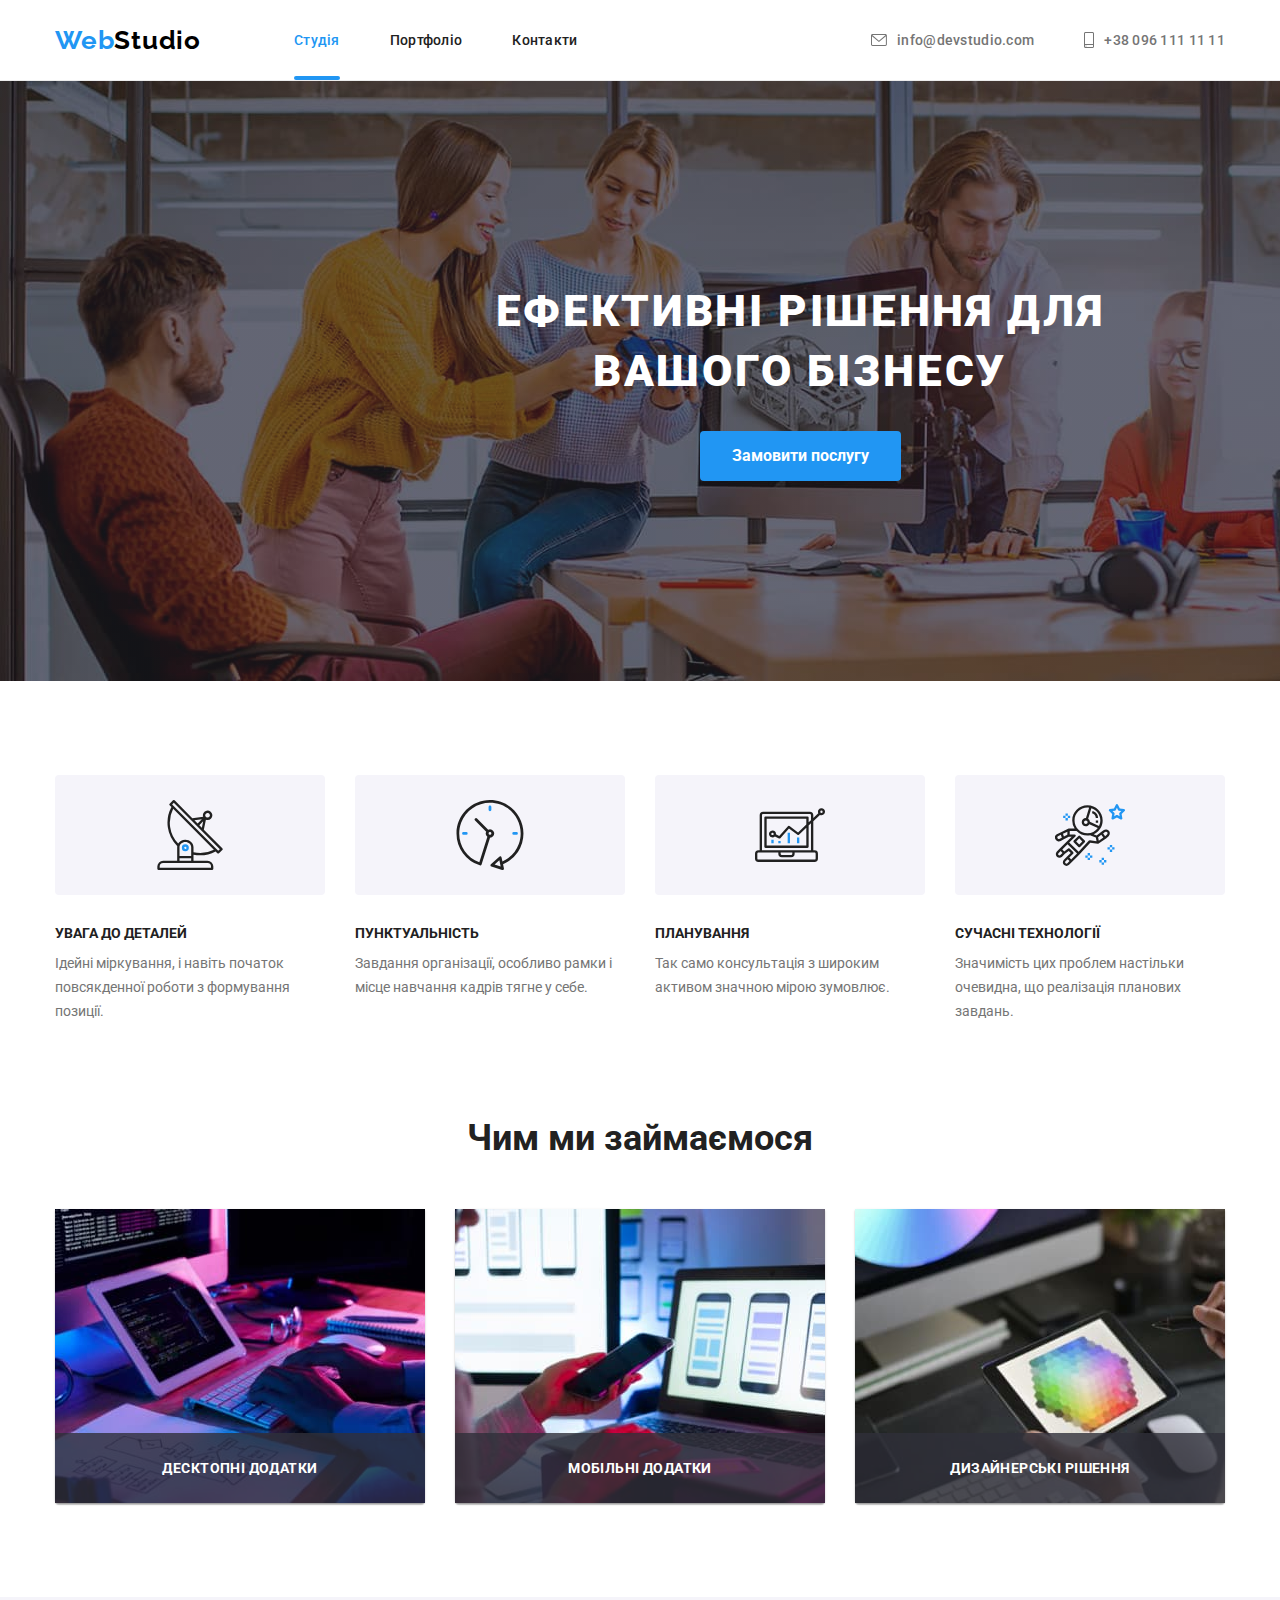
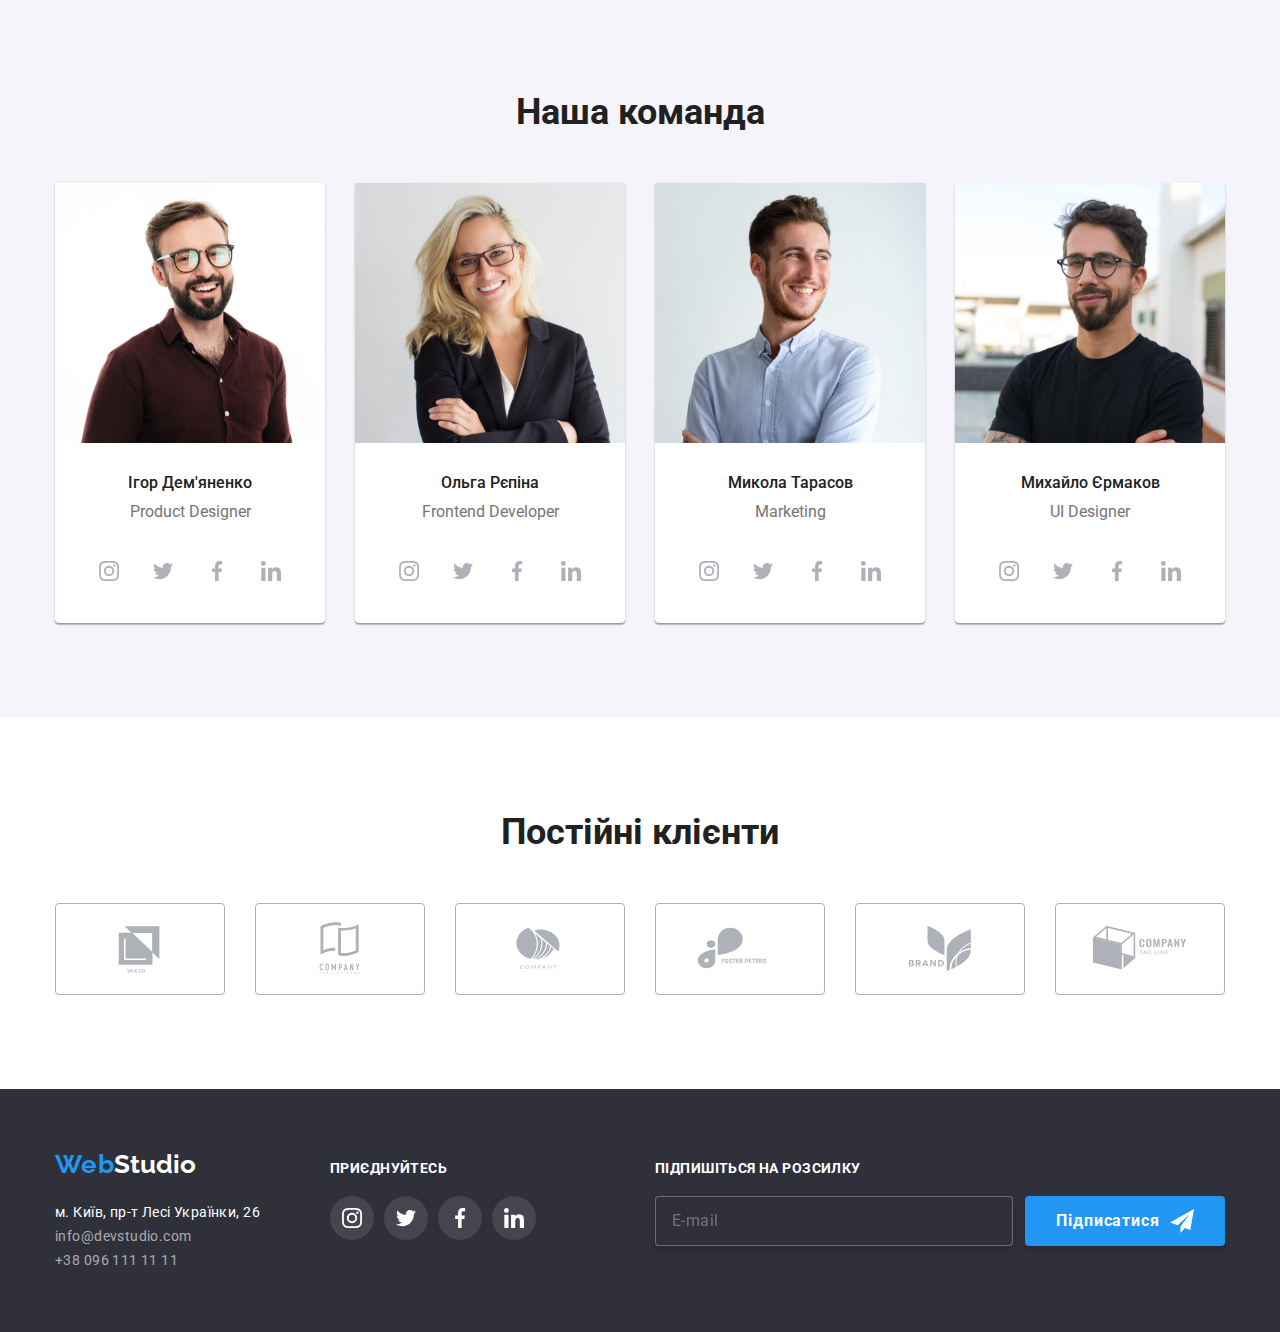
==== index.html @ 0b7be337 "try1" ====
<!DOCTYPE html>
<html lang="uk">
  <head>
    <meta charset="UTF-8" />
    <meta http-equiv="X-UA-Compatible" content="IE=edge" />
    <meta name="viewport" content="width=device-width, initial-scale=1.0" />
    <title>WebStudio</title>
    <link rel="preconnect" href="https://fonts.googleapis.com" />
    <link rel="preconnect" href="https://fonts.gstatic.com" crossorigin />
    <link
      href="https://fonts.googleapis.com/css2?family=Raleway:wght@700&family=Roboto:wght@400;500;700;900&display=swap"
      rel="stylesheet"
    />
    <link
      rel="stylesheet"
      href="https://cdnjs.cloudflare.com/ajax/libs/modern-normalize/1.1.0/modern-normalize.min.css"
    />
    <link rel="stylesheet" href="./css/main.min.css" />
  </head>
  <body class="body">
    <header class="page-header">
      <div class="container header-container">
        <nav class="header-nav">
          <a class="link header-nav__logo" href="./index.html">
            <span class="web">Web</span><span class="studio">Studio</span></a
          >
          <ul class="header-nav__list list header-nav">
            <li class="header-nav__item">
              <a class="header-nav__link link current" href="">Студія</a>
            </li>
            <li class="header-nav__item">
              <a class="header-nav__link link" href="portfolio.html"
                >Портфоліо</a
              >
            </li>
            <li class="header-nav__item">
              <a class="header-nav__link link" href="">Контакти</a>
            </li>
          </ul>
        </nav>
        <div class="header-link">
          <ul class="list header-nav-link">
            <li class="header-link__item">
              <a
                class="header-link header-nav__link link"
                href="mailto:info@devstudio.com"
              >
                <svg class="header-link__icon" width="16" height="12">
                  <use href="./image/icons.svg#envelope"></use>
                </svg>
                info@devstudio.com</a
              >
            </li>
            <li class="header-link__item">
              <a
                class="header-link header-nav__link link"
                href="tel:+380961111111"
              >
                <svg class="header-link__icon" width="10" height="16">
                  <use href="./image/icons.svg#smartphone"></use>
                </svg>
                +38 096 111 11 11</a
              >
            </li>
          </ul>
        </div>
      </div>
    </header>
    <main>
      <section class="section hero">
        <div class="container">
          <h1 class="hero__headline">Ефективні рішення для вашого бізнесу</h1>
          <button data-modal-open class="button" type="button">
            Замовити послугу
          </button>
        </div>
      </section>
      <section class="section about">
        <div class="container">
          <h2 class="visually-hidden">Наші особливості</h2>
          <ul class="list about__list">
            <li class="about__item">
              <div class="about-cards">
                <svg class="about-cards__icon" width="70" height="70">
                  <use href="./image/icons.svg#antenna"></use>
                </svg>
              </div>
              <h3 class="about__headline">Увага до деталей</h3>
              <p class="about__paragraph">
                Ідейні міркування, і навіть початок повсякденної роботи з
                формування позиції.
              </p>
            </li>
            <li class="about__item">
              <div class="about-cards">
                <svg class="about-cards__icon" width="70" height="70">
                  <use href="./image/icons.svg#clock"></use>
                </svg>
              </div>
              <h3 class="about__headline">Пунктуальність</h3>
              <p class="about__paragraph">
                Завдання організації, особливо рамки і місце навчання кадрів
                тягне у себе.
              </p>
            </li>
            <li class="about__item">
              <div class="about-cards">
                <svg class="about-cards__icon" width="70" height="70">
                  <use href="./image/icons.svg#diagram"></use>
                </svg>
              </div>
              <h3 class="about__headline">Планування</h3>
              <p class="about__paragraph">
                Так само консультація з широким активом значною мірою зумовлює.
              </p>
            </li>
            <li class="about__item">
              <div class="about-cards">
                <svg class="about-cards__icon" width="70" height="70">
                  <use href="./image/icons.svg#astronaut"></use>
                </svg>
              </div>
              <h3 class="about__headline">Сучасні технології</h3>
              <p class="about__paragraph">
                Значимість цих проблем настільки очевидна, що реалізація
                планових завдань.
              </p>
            </li>
          </ul>
        </div>
      </section>
      <section class="section work">
        <div class="container">
          <h2 class="work__headline">Чим ми займаємося</h2>
          <ul class="list work">
            <li class="work__item">
              <div class="work__image">
                <img
                  src="./image/work1.jpg"
                  alt="computer"
                  width="370"
                  height="294"
                />
                <p class="work__paragraph">десктопні додатки</p>
              </div>
            </li>
            <li class="work__item">
              <div class="work__image">
                <img
                  src="./image/work2.jpg"
                  alt="mobile"
                  width="370"
                  height="294"
                />
                <p class="work__paragraph">мобільні додатки</p>
              </div>
            </li>
            <li class="work__item">
              <div class="work__image">
                <img
                  src="./image/work3.jpg"
                  alt="tablet"
                  width="370"
                  height="294"
                />
                <p class="work__paragraph">дизайнерські рішення</p>
              </div>
            </li>
          </ul>
        </div>
      </section>
      <section class="section our-team">
        <div class="container">
          <h2 class="work__headline">Наша команда</h2>
          <ul class="list our-team__list">
            <li class="work__item">
              <img
                src="./image/team1.jpg"
                alt="Ігор Дем'яненко"
                width="270"
                height="260"
              />
              <div class="team">
                <h3 class="team__headline">Ігор Дем'яненко</h3>
                <p class="team__paragraph">Product Designer</p>
                <ul class="team__lists list">
                  <li class="team__item">
                    <a class="team__link link" href="">
                      <svg class="team__icon" width="20" height="20">
                        <use href="./image/icons.svg#instagram"></use>
                      </svg>
                    </a>
                  </li>
                  <li class="team__item">
                    <a class="team__link link" href="">
                      <svg class="team__icon" width="20" height="20">
                        <use href="./image/icons.svg#twitter"></use>
                      </svg>
                    </a>
                  </li>
                  <li class="team__item">
                    <a class="team__link link" href="">
                      <svg class="team__icon" width="20" height="20">
                        <use href="./image/icons.svg#facebook"></use>
                      </svg>
                    </a>
                  </li>
                  <li class="team__item">
                    <a class="team__link link" href="">
                      <svg class="team__icon" width="20" height="20">
                        <use href="./image/icons.svg#linkedin"></use>
                      </svg>
                    </a>
                  </li>
                </ul>
              </div>
            </li>
            <li class="work__item">
              <img
                src="./image/team2.jpg"
                alt="Ольга Рєпіна"
                width="270"
                height="260"
              />
              <div class="team">
                <h3 class="team__headline">Ольга Рєпіна</h3>
                <p class="team__paragraph">Frontend Developer</p>
                <ul class="team__lists list">
                  <li class="team__item">
                    <a class="team__link link" href="">
                      <svg class="team__icon" width="20" height="20">
                        <use href="./image/icons.svg#instagram"></use>
                      </svg>
                    </a>
                  </li>
                  <li class="team__item">
                    <a class="team__link link" href="">
                      <svg class="team__icon" width="20" height="20">
                        <use href="./image/icons.svg#twitter"></use>
                      </svg>
                    </a>
                  </li>
                  <li class="team__item">
                    <a class="team__link link" href="">
                      <svg class="team__icon" width="20" height="20">
                        <use href="./image/icons.svg#facebook"></use>
                      </svg>
                    </a>
                  </li>
                  <li class="team__item">
                    <a class="team__link link" href="">
                      <svg class="team__icon" width="20" height="20">
                        <use href="./image/icons.svg#linkedin"></use>
                      </svg>
                    </a>
                  </li>
                </ul>
              </div>
            </li>
            <li class="work__item">
              <img
                src="./image/team3.jpg"
                alt="Микола Тарасов"
                width="270"
                height="260"
              />
              <div class="team">
                <h3 class="team__headline">Микола Тарасов</h3>
                <p class="team__paragraph">Marketing</p>
                <ul class="team__lists list">
                  <li class="team__item">
                    <a class="team__link link" href="">
                      <svg class="team__icon" width="20" height="20">
                        <use href="./image/icons.svg#instagram"></use>
                      </svg>
                    </a>
                  </li>
                  <li class="team__item">
                    <a class="team__link link" href="">
                      <svg class="team__icon" width="20" height="20">
                        <use href="./image/icons.svg#twitter"></use>
                      </svg>
                    </a>
                  </li>
                  <li class="team__item">
                    <a class="team__link link" href="">
                      <svg class="team__icon" width="20" height="20">
                        <use href="./image/icons.svg#facebook"></use>
                      </svg>
                    </a>
                  </li>
                  <li class="team__item">
                    <a class="team__link link" href="">
                      <svg class="team__icon" width="20" height="20">
                        <use href="./image/icons.svg#linkedin"></use>
                      </svg>
                    </a>
                  </li>
                </ul>
              </div>
            </li>
            <li class="work__item">
              <img
                src="./image/team4.jpg"
                alt="Михайло Єрмаков"
                width="270"
                height="260"
              />
              <div class="team">
                <h3 class="team__headline">Михайло Єрмаков</h3>
                <p class="team__paragraph">UI Designer</p>
                <ul class="team__lists list">
                  <li class="team__item">
                    <a class="team__link link" href="">
                      <svg class="team__icon" width="20" height="20">
                        <use href="./image/icons.svg#instagram"></use>
                      </svg>
                    </a>
                  </li>
                  <li class="team__item">
                    <a class="team__link link" href="">
                      <svg class="team__icon" width="20" height="20">
                        <use href="./image/icons.svg#twitter"></use>
                      </svg>
                    </a>
                  </li>
                  <li class="team__item">
                    <a class="team__link link" href="">
                      <svg class="team__icon" width="20" height="20">
                        <use href="./image/icons.svg#facebook"></use>
                      </svg>
                    </a>
                  </li>
                  <li class="team__item">
                    <a class="team__link link" href="">
                      <svg class="team__icon" width="20" height="20">
                        <use href="./image/icons.svg#linkedin"></use>
                      </svg>
                    </a>
                  </li>
                </ul>
              </div>
            </li>
          </ul>
        </div>
      </section>
      <section class="section">
        <div class="container client">
          <h2 class="work__headline">Постійні клієнти</h2>
          <ul class="client__list list">
            <li class="client__item">
              <a class="client__link link" href="">
                <svg class="client__icon" width="106" height="60">
                  <use href="./image/icons.svg#logo1"></use>
                </svg>
              </a>
            </li>
            <li class="client__item">
              <a class="client__link link" href="">
                <svg class="client__icon" width="106" height="60">
                  <use href="./image/icons.svg#logo2"></use>
                </svg>
              </a>
            </li>
            <li class="client__item">
              <a class="client__link link" href="">
                <svg class="client__icon" width="106" height="60">
                  <use href="./image/icons.svg#logo3"></use>
                </svg>
              </a>
            </li>
            <li class="client__item">
              <a class="client__link link" href="">
                <svg class="client__icon" width="106" height="60">
                  <use href="./image/icons.svg#logo4"></use>
                </svg>
              </a>
            </li>
            <li class="client__item">
              <a class="client__link link" href="">
                <svg class="client__icon" width="106" height="60">
                  <use href="./image/icons.svg#logo5"></use>
                </svg>
              </a>
            </li>
            <li class="client__item">
              <a class="client__link link" href="">
                <svg class="client__icon" width="106" height="60">
                  <use href="./image/icons.svg#logo6"></use>
                </svg>
              </a>
            </li>
          </ul>
        </div>
      </section>
    </main>
    <footer class="footer">
      <div class="container footer-container">
        <div class="footer-item">
          <a class="link" href="./index.html">
            <span class="web">Web</span
            ><span class="footer-studio">Studio</span></a
          >
          <address>
            <ul class="list">
              <li class="">
                <a
                  class="footer-item__link link"
                  href="https://goo.gl/maps/CPtrU1FHBa2aNyZL9"
                  target="_blank"
                  rel="noopener noreferrer"
                  >м. Київ, пр-т Лесі Українки, 26</a
                >
              </li>
              <li class="">
                <a
                  class="footer-item__link link footer-color"
                  href="mailto:info@devstudio.com"
                  >info@devstudio.com</a
                >
              </li>
              <li class="">
                <a
                  class="footer-item__link link footer-color"
                  href="tel:+380961111111"
                  >+38 096 111 11 11</a
                >
              </li>
            </ul>
          </address>
        </div>
        <div class="footer-social">
          <p class="footer-social__paragraph">приєднуйтесь</p>
          <ul class="footer-social__list list">
            <li class="footer-social__item">
              <a class="footer-social__link link" href="">
                <svg class="footer-social__icon" width="20" height="20">
                  <use href="./image/icons.svg#instagram"></use>
                </svg>
              </a>
            </li>
            <li class="footer-social__item">
              <a class="footer-social__link link" href="">
                <svg class="footer-social__icon" width="20" height="20">
                  <use href="./image/icons.svg#twitter"></use>
                </svg>
              </a>
            </li>
            <li class="footer-social__item">
              <a class="footer-social__link link" href="">
                <svg class="footer-social__icon" width="20" height="20">
                  <use href="./image/icons.svg#facebook"></use>
                </svg>
              </a>
            </li>
            <li class="footer-social__item">
              <a class="footer-social__link link" href="">
                <svg class="footer-social__icon" width="20" height="20">
                  <use href="./image/icons.svg#linkedin"></use>
                </svg>
              </a>
            </li>
          </ul>
        </div>
        <div class="footer-subscribe">
          <p class="footer-social__paragraph">підпишіться на розсилку</p>
          <form action="">
          <div class="footer-input">
                <input
                  type="email"
                  class="footer-input__email"
                  name="user-mail"
                  id="user-mail"
                  placeholder="E-mail"
                />
                
                <button type="submit" class="footer-input__button">Підписатися
                 <svg class="footer-input__icon" width="24" height="24">
                  <use href="./image/icons.svg#icon-send"></use>
                </svg> 
                </button>
                
              </div>
              </form>
      </div>
    </footer>
    <div class="backdrop is-hidden" data-modal>
      <div class="modal">
        <form name="data">
          <p class="modal__paragraph">Залиште свої дані, ми вам передзвонимо</p>
          <div class="div-modal">
            
            <label for="user-name" class="div-modal__label"
              >Ім'я</label>
              <div class="modal-wrapper">
                <input
                  name="user-name"
                  type="text"
                  class="modal-wrapper__input"
                  id="user-name"
                />
                <svg class="modal-wrapper__icon" width="18" height="18">
                  <use href="./image/icons.svg#person"></use>
                </svg>
              </div>
            

            <label for="user-phone" class="div-modal__label"
              >Телефон</label>
              <div class="modal-wrapper">
                <input
                  type="tel"
                  class="modal-wrapper__input"
                  name="user-phone"
                  id="user-phone"
                />
                <svg class="modal-wrapper__icon" width="18" height="18">
                  <use href="./image/icons.svg#phone-black"></use>
                </svg>
              </div>
            

            <label for="user-mail" class="div-modal__label"
              >Пошта</label>
              <div class="modal-wrapper">
                <input
                  type="email"
                  class="modal-wrapper__input"
                  name="user-mail"
                  id="user-mail"
                />
                <svg class="modal-wrapper__icon" width="18" height="18">
                  <use href="./image/icons.svg#email-black"></use>
                </svg>
              </div>
            

            <label for="feedback" class="modal__feedback"
              >Коментар
              <textarea
                name="feedback"
                id="feedback"
                cols="30"
                rows="10"
                class="modal__textarea"
                placeholder="Введіть текст"
              ></textarea>
            </label>
          </div>
<div class="checkbox">
           <input
              type="checkbox"
              name="agreement"
              value=""
              class="visually-hidden"
              id="checkbox-agree"
            /> 
            <label for="checkbox-agree" class="checkbox__label">
            Погоджуюся з розсилкою та приймаю
            <a href="" class="checkbox__link">Умови договору</a>
          </label>
          </div>
          <button type="submit" class="checkbox__submit">Відправити</button>
        </form>
        <button data-modal-close class="checkbox__close" type="button">
          <svg class="checkbox__icon" width="8" height="8">
            <use href="./image/icons.svg#icon-x"></use>
          </svg>
        </button>
      </div>
    </div>

    <script src="./js/modal.js"></script>
  </body>
</html>
---- css/main.min.css ----
:root{--main-color: #212121;--text-color: #757575;--white-color: #ffffff;--active-color: #2196f3;--logo-color: #000000;--footer-color: rgba(255, 255, 255, 0.6);--hero-background: #2f303a;--active-button-background: #188ce8;--team-background: #f5f4fa;--icon-color: #afb1b8}h1,h2,h3,p{margin:0}img{width:100%;height:auto;display:block}.body{font-family:"Roboto",sans-serif;color:var(--main-color)}.link{text-decoration:none}.list{list-style:none;padding-left:0;margin:0}.container{width:1200px;margin-left:auto;margin-right:auto;padding-left:15px;padding-right:15px}.section{padding-bottom:94px;padding-top:94px}address{margin-top:20px}.visually-hidden{position:absolute;white-space:nowrap;width:1px;height:1px;overflow:hidden;border:0;padding:0;clip:rect(0 0 0 0);-webkit-clip-path:inset(50%);clip-path:inset(50%);margin:-1px}.current::after{content:"";position:absolute;left:0px;bottom:0px;display:block;border-bottom:4px solid var(--active-color);border-radius:2px;width:100%;height:4px}.button{background:var(--active-color);font-weight:700;font-size:16px;line-height:1.875;color:var(--white-color);cursor:pointer;padding:10px 32px;border-radius:4px;border:none;-webkit-transition:background-color 250ms cubic-bezier(0.4, 0, 0.2, 1);transition:background-color 250ms cubic-bezier(0.4, 0, 0.2, 1)}.button:hover,.button:focus{background:var(--active-button-background)}.backdrop{position:fixed;top:0;left:0;width:100%;height:100%;background:rgba(0,0,0,.2);opacity:1;-webkit-transition:opacity 250ms cubic-bezier(0.4, 0, 0.2, 1);transition:opacity 250ms cubic-bezier(0.4, 0, 0.2, 1)}.backdrop.is-hidden{opacity:0;pointer-events:none}.modal{position:absolute;top:50%;left:50%;-webkit-transform:translate(-50%, -50%) scale(1);transform:translate(-50%, -50%) scale(1);-webkit-transition:-webkit-transform 250ms cubic-bezier(0.4, 0, 0.2, 1);transition:-webkit-transform 250ms cubic-bezier(0.4, 0, 0.2, 1);transition:transform 250ms cubic-bezier(0.4, 0, 0.2, 1);transition:transform 250ms cubic-bezier(0.4, 0, 0.2, 1), -webkit-transform 250ms cubic-bezier(0.4, 0, 0.2, 1);min-width:528px;background:#fff;-webkit-box-shadow:0px 1px 3px rgba(0,0,0,.12),0px 1px 1px rgba(0,0,0,.14),0px 2px 1px rgba(0,0,0,.2);box-shadow:0px 1px 3px rgba(0,0,0,.12),0px 1px 1px rgba(0,0,0,.14),0px 2px 1px rgba(0,0,0,.2);border-radius:4px;padding:40px}.checkbox__close{position:absolute;top:8px;right:8px;cursor:pointer;border-radius:50%;background:var(--white-color);border:1px solid rgba(0,0,0,.1);width:30px;height:30px;-webkit-transition:fill 250ms cubic-bezier(0.4, 0, 0.2, 1);transition:fill 250ms cubic-bezier(0.4, 0, 0.2, 1);display:-webkit-box;display:-ms-flexbox;display:flex;-webkit-box-pack:center;-ms-flex-pack:center;justify-content:center;-webkit-box-align:center;-ms-flex-align:center;align-items:center}.checkbox__close:hover,.checkbox__close:focus{fill:var(--active-color)}.checkbox__icon{stroke:rgba(0,0,0,.1)}.checkbox__icon:hover{fill:var(--active-color)}.modal__paragraph{font-weight:700;font-size:20px;line-height:1.15;text-align:center;letter-spacing:.03em;margin-bottom:12px}.modal-wrapper__input{display:block;width:448px;height:40px;-webkit-box-sizing:border-box;box-sizing:border-box;border:1px solid rgba(33,33,33,.2);border-radius:4px;cursor:pointer;padding-left:45px;font-weight:400;font-size:12px;line-height:1.1666666667;letter-spacing:.01em;color:var(--text-color);-webkit-transition:border-color 250ms cubic-bezier(0.4, 0, 0.2, 1);transition:border-color 250ms cubic-bezier(0.4, 0, 0.2, 1)}.modal-wrapper__input:hover,.modal-wrapper__input:focus,.modal-wrapper__input:active{outline:none;border:1px solid var(--active-color)}.div-modal__label{font-weight:400;font-size:12px;line-height:1.1666666667;letter-spacing:.01em;color:var(--text-color);margin-bottom:10px}.modal__feedback{display:-webkit-box;display:-ms-flexbox;display:flex;-webkit-box-orient:vertical;-webkit-box-direction:normal;-ms-flex-direction:column;flex-direction:column;margin-bottom:20px;font-weight:400;font-size:12px;line-height:1.1666666667;letter-spacing:.01em;color:var(--text-color)}.modal__textarea{resize:none;height:120px;border:1px solid rgba(33,33,33,.2);border-radius:4px;font-weight:400;font-size:12px;line-height:1.1666666667;letter-spacing:.01em;color:var(--text-color);margin-top:4px;padding:12px 16px;-webkit-transition:border-color 250ms cubic-bezier(0.4, 0, 0.2, 1);transition:border-color 250ms cubic-bezier(0.4, 0, 0.2, 1)}.modal__textarea:hover,.modal__textarea:focus{outline:none;border:1px solid var(--active-color)}.modal__textarea::-webkit-input-placeholder{font-weight:400;font-size:12px;line-height:1.1666666667;letter-spacing:.01em;color:rgba(117,117,117,.5)}.modal__textarea::-moz-placeholder{font-weight:400;font-size:12px;line-height:1.1666666667;letter-spacing:.01em;color:rgba(117,117,117,.5)}.modal__textarea:-ms-input-placeholder{font-weight:400;font-size:12px;line-height:1.1666666667;letter-spacing:.01em;color:rgba(117,117,117,.5)}.modal__textarea::-ms-input-placeholder{font-weight:400;font-size:12px;line-height:1.1666666667;letter-spacing:.01em;color:rgba(117,117,117,.5)}.modal__textarea::placeholder{font-weight:400;font-size:12px;line-height:1.1666666667;letter-spacing:.01em;color:rgba(117,117,117,.5)}.checkbox__submit{width:200px;height:50px;background:var(--active-color);font-weight:700;font-size:16px;line-height:1.875;color:var(--white-color);cursor:pointer;border-radius:4px;border:none;-webkit-box-shadow:0px 4px 4px rgba(0,0,0,.15);box-shadow:0px 4px 4px rgba(0,0,0,.15);-webkit-transition:background-color 250ms cubic-bezier(0.4, 0, 0.2, 1);transition:background-color 250ms cubic-bezier(0.4, 0, 0.2, 1);margin:30px auto 0;display:block}.checkbox__submit:hover,.checkbox__submit:focus{background:var(--active-button-background)}.input-checkbox{font-weight:400;font-size:14px;line-height:24px;line-height:1.7142857143;letter-spacing:.03em;color:var(--text-color)}.checkbox__link{color:var(--active-color);margin-left:5px}.modal-wrapper__icon{position:absolute;left:5px;top:50%;-webkit-transform:translatey(-50%);transform:translatey(-50%);margin-left:15px;-webkit-transition:fill 250ms cubic-bezier(0.4, 0, 0.2, 1);transition:fill 250ms cubic-bezier(0.4, 0, 0.2, 1)}.modal-wrapper__icon:hover,.modal-wrapper__icon:focus,.modal-wrapper__icon:active{fill:var(--active-color)}.modal-wrapper__input:hover+.modal-wrapper__icon{fill:var(--active-color)}.modal-wrapper__input:focus+.modal-wrapper__icon{fill:var(--active-color)}.modal-wrapper{position:relative;margin-top:4px;margin-bottom:10px}.checkbox__label{display:-webkit-box;display:-ms-flexbox;display:flex;-webkit-box-align:center;-ms-flex-align:center;align-items:center;-webkit-box-pack:center;-ms-flex-pack:center;justify-content:center;font-weight:400;font-size:14px;line-height:1.7142857143;letter-spacing:.03em;color:var(--text-color)}.checkbox__label::before{content:" ";margin-right:8px;display:-webkit-box;display:-ms-flexbox;display:flex;width:16px;height:15px;border-radius:2px;border:2px solid var(--main-color)}.checkbox input:checked+.checkbox__label::before{background:var(--active-color);border:none;background-image:url(../image/check-mark.svg);background-repeat:no-repeat;background-position:center}.page-header{border-bottom:1px solid #ececec}.header-container{display:-webkit-box;display:-ms-flexbox;display:flex;-webkit-box-align:center;-ms-flex-align:center;align-items:center}.header-nav__logo{margin-right:93px}.web{font-family:"Raleway",sans-serif;font-size:26px;font-weight:700;line-height:1.1923076923;letter-spacing:.03em;color:var(--active-color)}.studio{font-family:"Raleway",sans-serif;font-size:26px;font-weight:700;line-height:1.1923076923;letter-spacing:.03em;color:var(--logo-color)}.header-nav{display:-webkit-box;display:-ms-flexbox;display:flex;-webkit-box-align:center;-ms-flex-align:center;align-items:center}.header-nav-link{display:-webkit-box;display:-ms-flexbox;display:flex}.header-nav__item{margin-right:50px}.header-nav__link{position:relative;font-style:normal;font-weight:500;font-size:14px;line-height:1.1428571429;letter-spacing:.02em;color:var(--main-color);padding-top:32px;padding-bottom:32px;display:-webkit-box;display:-ms-flexbox;display:flex;-webkit-box-align:center;-ms-flex-align:center;align-items:center;-webkit-box-pack:center;-ms-flex-pack:center;justify-content:center;-webkit-transition:color 250ms cubic-bezier(0.4, 0, 0.2, 1);transition:color 250ms cubic-bezier(0.4, 0, 0.2, 1)}.header-nav__link:hover,.header-nav__link:focus{color:var(--active-color)}.header-nav__link:hover .header-link__icon{stroke:var(--active-color)}.header-link{margin-left:auto}.header-link__item:not(:last-child){margin-right:50px}.header-link{font-style:normal;font-weight:500;font-size:14px;line-height:1.1428571429;letter-spacing:.02em;color:var(--text-color)}.link.current{color:var(--active-color)}.header-link__icon{margin-right:10px}.hero{background:var(--hero-background);text-align:center;padding-top:200px;padding-bottom:200px;background-image:-webkit-gradient(linear, left top, left bottom, from(rgba(47, 48, 58, 0.4)), to(rgba(47, 48, 58, 0.4))),url(../image/hero-bg.jpg);background-image:linear-gradient(rgba(47, 48, 58, 0.4), rgba(47, 48, 58, 0.4)),url(../image/hero-bg.jpg);background-position:center;background-repeat:no-repeat;background-size:cover;width:1600px;height:600px;margin-left:auto;margin-right:auto}.hero__headline{font-weight:900;font-size:44px;line-height:1.3636363636;letter-spacing:.06em;text-transform:uppercase;color:var(--white-color);width:696px;margin:0 auto 30px}.about{padding-bottom:0px}.about__list{display:-webkit-box;display:-ms-flexbox;display:flex}.about__item:not(:last-child){margin-right:30px}.about__paragraph{font-weight:400;font-size:14px;line-height:1.7142857143;color:var(--text-color);margin-top:10px}.about__headline{padding:0;font-size:14px;line-height:1.1428571429;text-transform:uppercase}.about-cards{width:270px;height:120px;background:var(--team-background);border-radius:4px;margin-bottom:30px;display:-webkit-box;display:-ms-flexbox;display:flex;-webkit-box-pack:center;-ms-flex-pack:center;justify-content:center;-webkit-box-align:center;-ms-flex-align:center;align-items:center}.section-work{padding-top:0}.work{display:-webkit-box;display:-ms-flexbox;display:flex;gap:30px}.work .work__item{width:calc((100% - 60px)/3)}.work__image{position:relative}.work__paragraph{position:absolute;bottom:0;height:70px;display:-webkit-box;display:-ms-flexbox;display:flex;-webkit-box-pack:center;-ms-flex-pack:center;justify-content:center;-webkit-box-align:center;-ms-flex-align:center;align-items:center;font-weight:700;font-size:14px;line-height:1.1428571429;letter-spacing:.03em;text-transform:uppercase;background:rgba(47,48,58,.8);color:var(--white-color);width:100%}.work__item{background-color:var(--white-color);-webkit-box-shadow:0px 1px 3px rgba(0,0,0,.12),0px 1px 1px rgba(0,0,0,.14),0px 2px 1px rgba(0,0,0,.2);box-shadow:0px 1px 3px rgba(0,0,0,.12),0px 1px 1px rgba(0,0,0,.14),0px 2px 1px rgba(0,0,0,.2);border-radius:0px 0px 4px 4px}.work__headline{font-weight:700;font-size:36px;line-height:1.1666666667;margin-bottom:50px;text-align:center}.our-team{background:var(--team-background)}.our-team__list{display:-webkit-box;display:-ms-flexbox;display:flex;gap:30px}.team .work__item{width:calc((100% - 90px)/4);background-color:var(--white-color)}.team{padding-top:30px;padding-bottom:30px}.team__headline{font-weight:500;font-size:16px;line-height:1.1875;text-align:center;margin-bottom:10px}.team__paragraph{font-weight:400;font-size:16px;line-height:1.1875;color:var(--text-color);text-align:center}.team__lists{display:-webkit-box;display:-ms-flexbox;display:flex;-webkit-box-pack:center;-ms-flex-pack:center;justify-content:center;margin-top:28px}.team__icon{fill:var(--icon-color)}.team__item{width:44px;height:44px}.team__item:not(:last-child){margin-right:10px}.team__link{width:100%;height:100%;display:-webkit-box;display:-ms-flexbox;display:flex;-webkit-box-align:center;-ms-flex-align:center;align-items:center;-webkit-box-pack:center;-ms-flex-pack:center;justify-content:center;background-color:var(--white-color);border-radius:50%;-webkit-transition:background-color 250ms cubic-bezier(0.4, 0, 0.2, 1),fill 250ms cubic-bezier(0.4, 0, 0.2, 1);transition:background-color 250ms cubic-bezier(0.4, 0, 0.2, 1),fill 250ms cubic-bezier(0.4, 0, 0.2, 1)}.our-team__list .team__link:hover{background-color:var(--active-color)}.our-team__list .team__link:hover .team__icon{fill:var(--white-color)}.filters__button{font-weight:500;font-size:16px;font-family:inherit;line-height:1.625;color:var(--main-color);background:var(--team-background);cursor:pointer;padding:6px 22px;border-radius:4px;border:none;-webkit-transition:color 250ms cubic-bezier(0.4, 0, 0.2, 1),background-color 250ms cubic-bezier(0.4, 0, 0.2, 1),-webkit-box-shadow 250ms cubic-bezier(0.4, 0, 0.2, 1);transition:color 250ms cubic-bezier(0.4, 0, 0.2, 1),background-color 250ms cubic-bezier(0.4, 0, 0.2, 1),-webkit-box-shadow 250ms cubic-bezier(0.4, 0, 0.2, 1);transition:color 250ms cubic-bezier(0.4, 0, 0.2, 1),box-shadow 250ms cubic-bezier(0.4, 0, 0.2, 1),background-color 250ms cubic-bezier(0.4, 0, 0.2, 1);transition:color 250ms cubic-bezier(0.4, 0, 0.2, 1),box-shadow 250ms cubic-bezier(0.4, 0, 0.2, 1),background-color 250ms cubic-bezier(0.4, 0, 0.2, 1),-webkit-box-shadow 250ms cubic-bezier(0.4, 0, 0.2, 1)}.filters__button:hover,.filters__button:focus{background:var(--active-color);color:var(--white-color);-webkit-box-shadow:0px 3px 1px rgba(0,0,0,.1),0px 1px 2px rgba(0,0,0,.08),0px 2px 2px rgba(0,0,0,.12);box-shadow:0px 3px 1px rgba(0,0,0,.1),0px 1px 2px rgba(0,0,0,.08),0px 2px 2px rgba(0,0,0,.12);border-radius:4px}.filters__item:not(:last-child){margin-right:8px}.filters__list{display:-webkit-box;display:-ms-flexbox;display:flex;-webkit-box-pack:center;-ms-flex-pack:center;justify-content:center;margin-bottom:50px}.filters__images{display:-webkit-box;display:-ms-flexbox;display:flex;-ms-flex-wrap:wrap;flex-wrap:wrap;gap:30px;-webkit-box-pack:center;-ms-flex-pack:center;justify-content:center}.filters__card{-ms-flex-preferred-size:calc((100% - 60px)/3);flex-basis:calc((100% - 60px)/3);background:var(--white-color);-webkit-box-sizing:border-box;box-sizing:border-box;cursor:pointer}.filters__link{display:block;-webkit-transition:color 250ms cubic-bezier(0.4, 0, 0.2, 1),-webkit-box-shadow 250ms cubic-bezier(0.4, 0, 0.2, 1);transition:color 250ms cubic-bezier(0.4, 0, 0.2, 1),-webkit-box-shadow 250ms cubic-bezier(0.4, 0, 0.2, 1);transition:color 250ms cubic-bezier(0.4, 0, 0.2, 1),box-shadow 250ms cubic-bezier(0.4, 0, 0.2, 1);transition:color 250ms cubic-bezier(0.4, 0, 0.2, 1),box-shadow 250ms cubic-bezier(0.4, 0, 0.2, 1),-webkit-box-shadow 250ms cubic-bezier(0.4, 0, 0.2, 1)}.filters__link:hover,.filters__link:focus{-webkit-box-shadow:0px 3px 1px rgba(0,0,0,.1),0px 1px 2px rgba(0,0,0,.08),0px 2px 2px rgba(0,0,0,.12);box-shadow:0px 3px 1px rgba(0,0,0,.1),0px 1px 2px rgba(0,0,0,.08),0px 2px 2px rgba(0,0,0,.12)}.portfolio-cards{padding-top:20px;padding-bottom:20px;padding-left:24px;padding-right:24px;border-bottom:1px solid #eee;border-left:1px solid #eee;border-right:1px solid #eee}.portfolio-cards__headline{font-weight:700;font-size:18px;line-height:2;color:var(--main-color);text-align:flex-start;margin-bottom:4px}.portfolio-cards__paragraph{font-weight:400;font-size:16px;line-height:1.875;color:var(--text-color);text-align:flex-start}.img-wrapper{position:relative;overflow:hidden}.portfolio-description{position:absolute;bottom:0;font-weight:400;font-size:18px;line-height:1.5555555556;letter-spacing:.03em;color:var(--white-color);text-align:flex-start;background:rgba(33,150,243,.9);padding:63px 24px 32px;width:100%;height:100%;-webkit-transform:translateY(100%);transform:translateY(100%);-webkit-transition:-webkit-transform 250ms cubic-bezier(0.4, 0, 0.2, 1);transition:-webkit-transform 250ms cubic-bezier(0.4, 0, 0.2, 1);transition:transform 250ms cubic-bezier(0.4, 0, 0.2, 1);transition:transform 250ms cubic-bezier(0.4, 0, 0.2, 1), -webkit-transform 250ms cubic-bezier(0.4, 0, 0.2, 1)}.filters__card:hover .portfolio-description{-webkit-transform:translateY(0);transform:translateY(0)}.client{text-align:center}.client__list{display:-webkit-box;display:-ms-flexbox;display:flex;gap:30px}.client__link{width:100%;height:100%;border:1px solid var(--icon-color);border-radius:4px;display:-webkit-box;display:-ms-flexbox;display:flex;-webkit-box-pack:center;-ms-flex-pack:center;justify-content:center;-webkit-box-align:center;-ms-flex-align:center;align-items:center;-webkit-transition:border-color 250ms cubic-bezier(0.4, 0, 0.2, 1),fill 250ms cubic-bezier(0.4, 0, 0.2, 1);transition:border-color 250ms cubic-bezier(0.4, 0, 0.2, 1),fill 250ms cubic-bezier(0.4, 0, 0.2, 1)}.client__icon{fill:var(--icon-color);-webkit-transition:fill 250ms cubic-bezier(0.4, 0, 0.2, 1);transition:fill 250ms cubic-bezier(0.4, 0, 0.2, 1)}.client__item{width:170px;height:92px}.client__list .client__link:hover{border-color:var(--active-color)}.client__list .client__link:hover .client__icon{fill:var(--active-color)}.footer{background:var(--hero-background)}.footer-item__link{font-weight:400;font-style:normal;font-size:14px;line-height:1.7142857143;letter-spacing:.03em;color:var(--white-color);-webkit-transition:color 250ms cubic-bezier(0.4, 0, 0.2, 1);transition:color 250ms cubic-bezier(0.4, 0, 0.2, 1)}.footer-color{color:var(--footer-color)}.footer-studio{font-family:"Raleway",sans-serif;font-size:26px;font-weight:bold;line-height:1.1923076923;color:var(--white-color)}.footer-social__paragraph{font-weight:700;font-size:14px;line-height:1.1428571429;letter-spacing:.03em;text-transform:uppercase;color:var(--white-color);margin-bottom:20px;text-align:left}.footer-container{display:-webkit-box;display:-ms-flexbox;display:flex;padding-top:60px;padding-bottom:60px;-webkit-box-align:baseline;-ms-flex-align:baseline;align-items:baseline}.footer-social__list{display:-webkit-box;display:-ms-flexbox;display:flex;-webkit-box-pack:center;-ms-flex-pack:center;justify-content:center}.footer-social__icon{fill:var(--white-color)}.footer-social__item{width:44px;height:44px;background:rgba(255,255,255,.1);border-radius:50%;margin-right:10px;-webkit-transition:background-color 250ms cubic-bezier(0.4, 0, 0.2, 1);transition:background-color 250ms cubic-bezier(0.4, 0, 0.2, 1)}.footer-social__item:last-child{margin-right:0px}.footer-social__item:hover{background-color:var(--active-color)}.footer-item{margin-right:70px}.footer-subscribe{margin-left:auto}.footer-social__link{width:100%;height:100%;display:-webkit-box;display:-ms-flexbox;display:flex;-webkit-box-align:center;-ms-flex-align:center;align-items:center;-webkit-box-pack:center;-ms-flex-pack:center;justify-content:center;border-radius:50%;-webkit-transition:color 250ms cubic-bezier(0.4, 0, 0.2, 1);transition:color 250ms cubic-bezier(0.4, 0, 0.2, 1)}.footer-social__link:hover,.footer-social__link:focus{color:var(--active-color)}.footer-item__link:hover,.footer-item__link:focus{color:var(--active-color)}.footer-input{display:-webkit-box;display:-ms-flexbox;display:flex}.footer-input__email{width:358px;height:50px;border:1px solid rgba(255,255,255,.3);-webkit-filter:drop-shadow(0px 4px 4px rgba(0, 0, 0, 0.15));filter:drop-shadow(0px 4px 4px rgba(0, 0, 0, 0.15));border-radius:4px;background:var(--hero-background);font-weight:400;font-size:16px;line-height:1.25;letter-spacing:.03em;color:rgba(255,255,255,.6);padding-left:16px}.footer-input__button{display:-webkit-box;display:-ms-flexbox;display:flex;-webkit-box-pack:center;-ms-flex-pack:center;justify-content:center;-webkit-box-align:center;-ms-flex-align:center;align-items:center;width:200px;height:50px;background:var(--active-color);-webkit-box-shadow:0px 4px 4px rgba(0,0,0,.15);box-shadow:0px 4px 4px rgba(0,0,0,.15);border-radius:4px;font-weight:700;font-size:16px;line-height:1.875;letter-spacing:.06em;color:var(--white-color);margin-left:12px;cursor:pointer;border:none;-webkit-transition:background-color 250ms cubic-bezier(0.4, 0, 0.2, 1);transition:background-color 250ms cubic-bezier(0.4, 0, 0.2, 1)}.footer-input__button:hover,.footer-input__button:focus{background:var(--active-button-background)}.footer-input__icon{margin-left:10px}/*# sourceMappingURL=main.min.css.map */
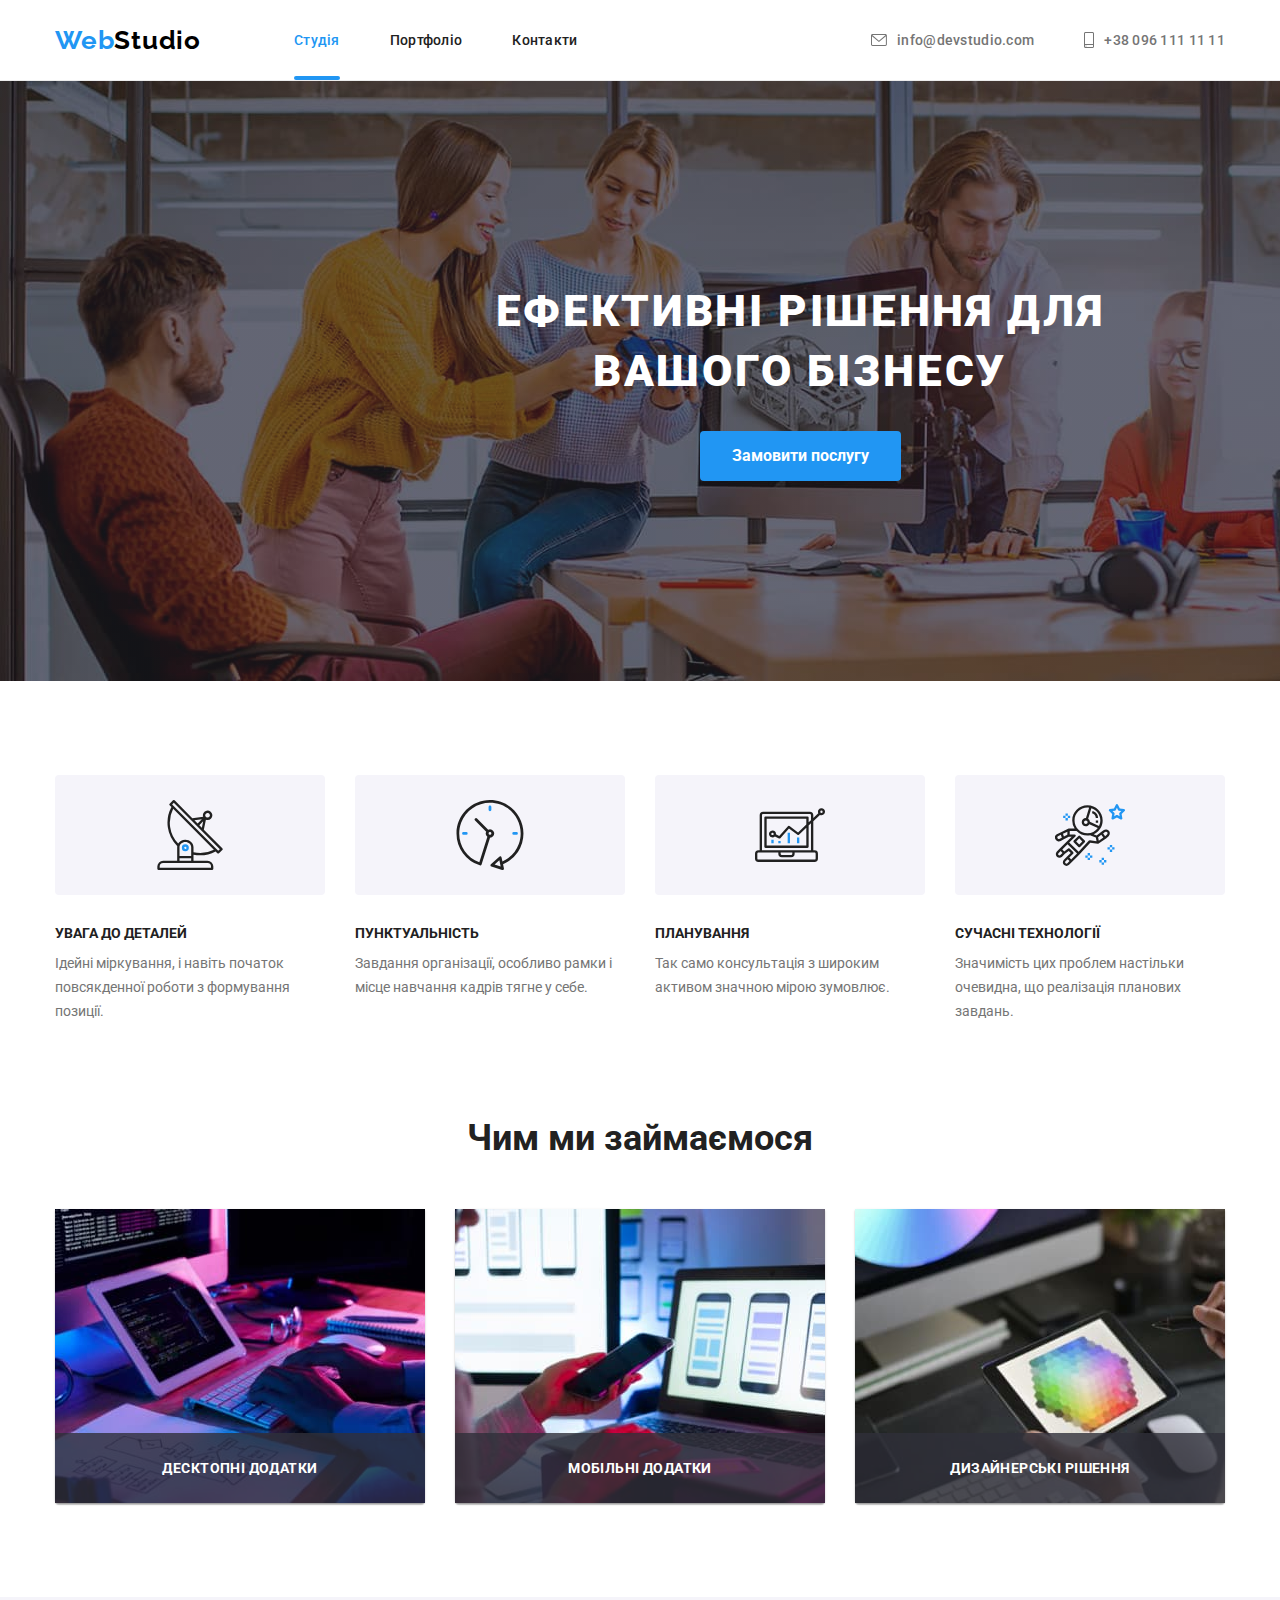
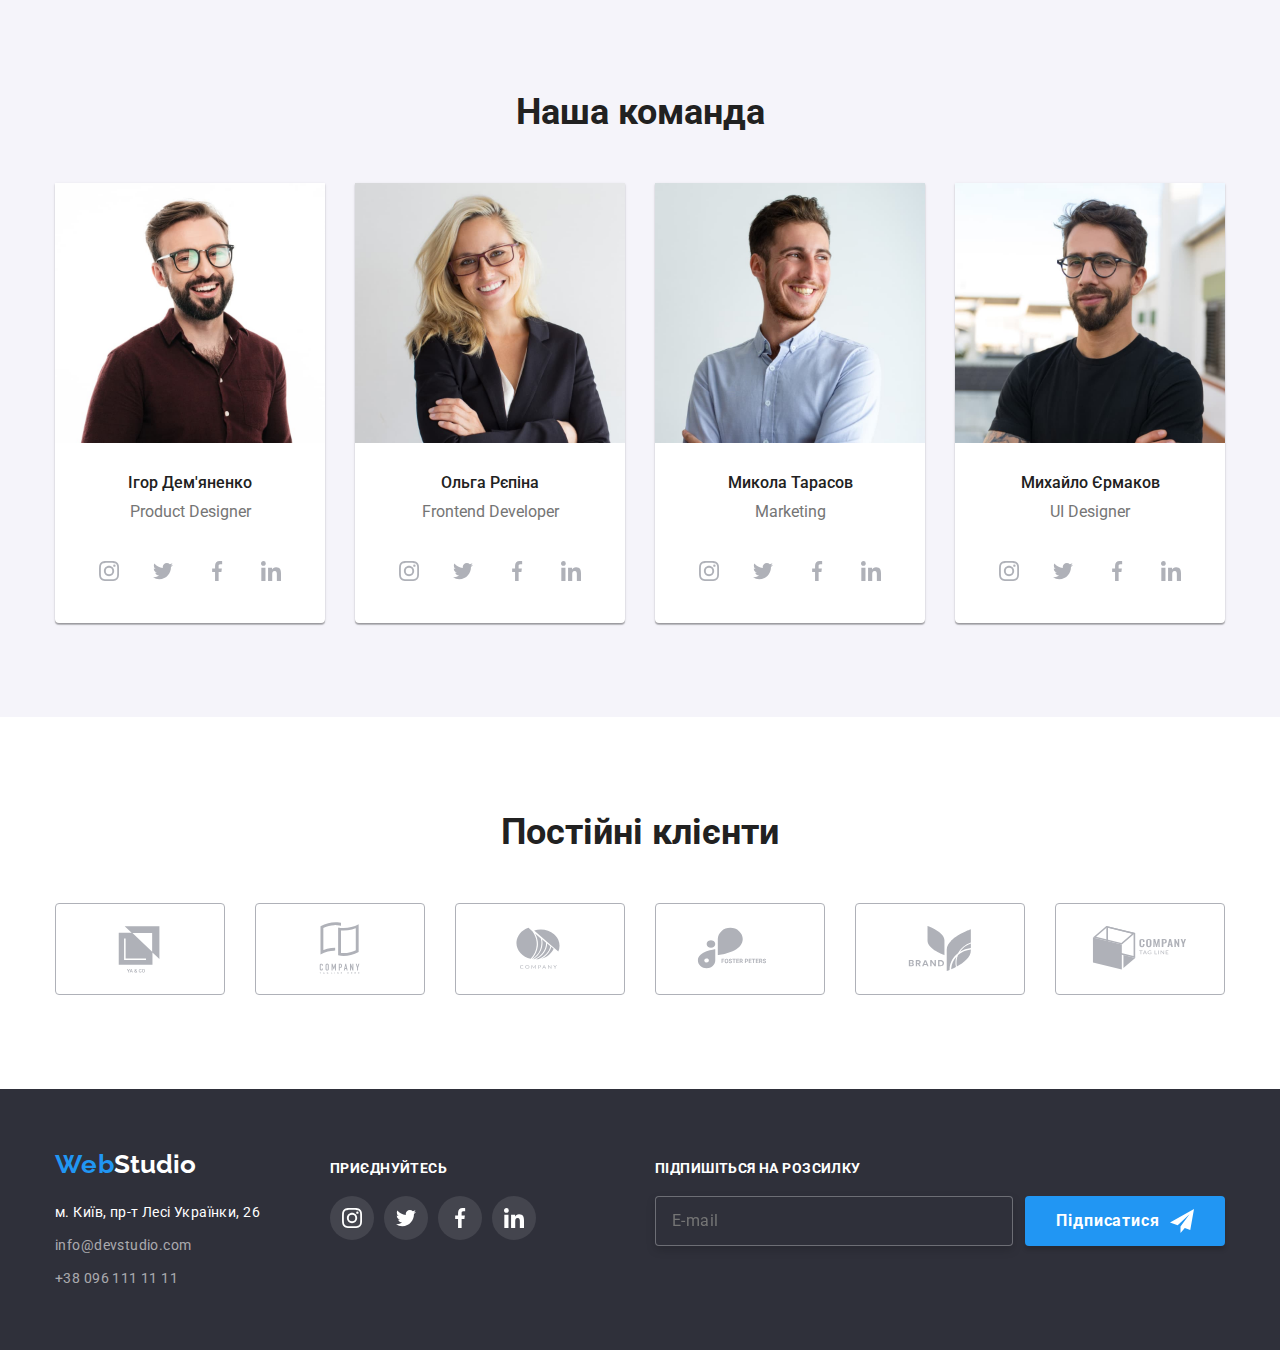
==== commit b9c05413: "try2" ====
--- a/index.html
+++ b/index.html
@@ -402,8 +402,8 @@
             ><span class="footer-studio">Studio</span></a
           >
           <address>
-            <ul class="list">
-              <li class="">
+            <ul class="list address">
+              <li class="address__item">
                 <a
                   class="footer-item__link link"
                   href="https://goo.gl/maps/CPtrU1FHBa2aNyZL9"
@@ -412,14 +412,14 @@
                   >м. Київ, пр-т Лесі Українки, 26</a
                 >
               </li>
-              <li class="">
+              <li class="address__item">
                 <a
                   class="footer-item__link link footer-color"
                   href="mailto:info@devstudio.com"
                   >info@devstudio.com</a
                 >
               </li>
-              <li class="">
+              <li class="address__item">
                 <a
                   class="footer-item__link link footer-color"
                   href="tel:+380961111111"
--- a/css/main.min.css
+++ b/css/main.min.css
@@ -1 +1 @@
-:root{--main-color: #212121;--text-color: #757575;--white-color: #ffffff;--active-color: #2196f3;--logo-color: #000000;--footer-color: rgba(255, 255, 255, 0.6);--hero-background: #2f303a;--active-button-background: #188ce8;--team-background: #f5f4fa;--icon-color: #afb1b8}h1,h2,h3,p{margin:0}img{width:100%;height:auto;display:block}.body{font-family:"Roboto",sans-serif;color:var(--main-color)}.link{text-decoration:none}.list{list-style:none;padding-left:0;margin:0}.container{width:1200px;margin-left:auto;margin-right:auto;padding-left:15px;padding-right:15px}.section{padding-bottom:94px;padding-top:94px}address{margin-top:20px}.visually-hidden{position:absolute;white-space:nowrap;width:1px;height:1px;overflow:hidden;border:0;padding:0;clip:rect(0 0 0 0);-webkit-clip-path:inset(50%);clip-path:inset(50%);margin:-1px}.current::after{content:"";position:absolute;left:0px;bottom:0px;display:block;border-bottom:4px solid var(--active-color);border-radius:2px;width:100%;height:4px}.button{background:var(--active-color);font-weight:700;font-size:16px;line-height:1.875;color:var(--white-color);cursor:pointer;padding:10px 32px;border-radius:4px;border:none;-webkit-transition:background-color 250ms cubic-bezier(0.4, 0, 0.2, 1);transition:background-color 250ms cubic-bezier(0.4, 0, 0.2, 1)}.button:hover,.button:focus{background:var(--active-button-background)}.backdrop{position:fixed;top:0;left:0;width:100%;height:100%;background:rgba(0,0,0,.2);opacity:1;-webkit-transition:opacity 250ms cubic-bezier(0.4, 0, 0.2, 1);transition:opacity 250ms cubic-bezier(0.4, 0, 0.2, 1)}.backdrop.is-hidden{opacity:0;pointer-events:none}.modal{position:absolute;top:50%;left:50%;-webkit-transform:translate(-50%, -50%) scale(1);transform:translate(-50%, -50%) scale(1);-webkit-transition:-webkit-transform 250ms cubic-bezier(0.4, 0, 0.2, 1);transition:-webkit-transform 250ms cubic-bezier(0.4, 0, 0.2, 1);transition:transform 250ms cubic-bezier(0.4, 0, 0.2, 1);transition:transform 250ms cubic-bezier(0.4, 0, 0.2, 1), -webkit-transform 250ms cubic-bezier(0.4, 0, 0.2, 1);min-width:528px;background:#fff;-webkit-box-shadow:0px 1px 3px rgba(0,0,0,.12),0px 1px 1px rgba(0,0,0,.14),0px 2px 1px rgba(0,0,0,.2);box-shadow:0px 1px 3px rgba(0,0,0,.12),0px 1px 1px rgba(0,0,0,.14),0px 2px 1px rgba(0,0,0,.2);border-radius:4px;padding:40px}.checkbox__close{position:absolute;top:8px;right:8px;cursor:pointer;border-radius:50%;background:var(--white-color);border:1px solid rgba(0,0,0,.1);width:30px;height:30px;-webkit-transition:fill 250ms cubic-bezier(0.4, 0, 0.2, 1);transition:fill 250ms cubic-bezier(0.4, 0, 0.2, 1);display:-webkit-box;display:-ms-flexbox;display:flex;-webkit-box-pack:center;-ms-flex-pack:center;justify-content:center;-webkit-box-align:center;-ms-flex-align:center;align-items:center}.checkbox__close:hover,.checkbox__close:focus{fill:var(--active-color)}.checkbox__icon{stroke:rgba(0,0,0,.1)}.checkbox__icon:hover{fill:var(--active-color)}.modal__paragraph{font-weight:700;font-size:20px;line-height:1.15;text-align:center;letter-spacing:.03em;margin-bottom:12px}.modal-wrapper__input{display:block;width:448px;height:40px;-webkit-box-sizing:border-box;box-sizing:border-box;border:1px solid rgba(33,33,33,.2);border-radius:4px;cursor:pointer;padding-left:45px;font-weight:400;font-size:12px;line-height:1.1666666667;letter-spacing:.01em;color:var(--text-color);-webkit-transition:border-color 250ms cubic-bezier(0.4, 0, 0.2, 1);transition:border-color 250ms cubic-bezier(0.4, 0, 0.2, 1)}.modal-wrapper__input:hover,.modal-wrapper__input:focus,.modal-wrapper__input:active{outline:none;border:1px solid var(--active-color)}.div-modal__label{font-weight:400;font-size:12px;line-height:1.1666666667;letter-spacing:.01em;color:var(--text-color);margin-bottom:10px}.modal__feedback{display:-webkit-box;display:-ms-flexbox;display:flex;-webkit-box-orient:vertical;-webkit-box-direction:normal;-ms-flex-direction:column;flex-direction:column;margin-bottom:20px;font-weight:400;font-size:12px;line-height:1.1666666667;letter-spacing:.01em;color:var(--text-color)}.modal__textarea{resize:none;height:120px;border:1px solid rgba(33,33,33,.2);border-radius:4px;font-weight:400;font-size:12px;line-height:1.1666666667;letter-spacing:.01em;color:var(--text-color);margin-top:4px;padding:12px 16px;-webkit-transition:border-color 250ms cubic-bezier(0.4, 0, 0.2, 1);transition:border-color 250ms cubic-bezier(0.4, 0, 0.2, 1)}.modal__textarea:hover,.modal__textarea:focus{outline:none;border:1px solid var(--active-color)}.modal__textarea::-webkit-input-placeholder{font-weight:400;font-size:12px;line-height:1.1666666667;letter-spacing:.01em;color:rgba(117,117,117,.5)}.modal__textarea::-moz-placeholder{font-weight:400;font-size:12px;line-height:1.1666666667;letter-spacing:.01em;color:rgba(117,117,117,.5)}.modal__textarea:-ms-input-placeholder{font-weight:400;font-size:12px;line-height:1.1666666667;letter-spacing:.01em;color:rgba(117,117,117,.5)}.modal__textarea::-ms-input-placeholder{font-weight:400;font-size:12px;line-height:1.1666666667;letter-spacing:.01em;color:rgba(117,117,117,.5)}.modal__textarea::placeholder{font-weight:400;font-size:12px;line-height:1.1666666667;letter-spacing:.01em;color:rgba(117,117,117,.5)}.checkbox__submit{width:200px;height:50px;background:var(--active-color);font-weight:700;font-size:16px;line-height:1.875;color:var(--white-color);cursor:pointer;border-radius:4px;border:none;-webkit-box-shadow:0px 4px 4px rgba(0,0,0,.15);box-shadow:0px 4px 4px rgba(0,0,0,.15);-webkit-transition:background-color 250ms cubic-bezier(0.4, 0, 0.2, 1);transition:background-color 250ms cubic-bezier(0.4, 0, 0.2, 1);margin:30px auto 0;display:block}.checkbox__submit:hover,.checkbox__submit:focus{background:var(--active-button-background)}.input-checkbox{font-weight:400;font-size:14px;line-height:24px;line-height:1.7142857143;letter-spacing:.03em;color:var(--text-color)}.checkbox__link{color:var(--active-color);margin-left:5px}.modal-wrapper__icon{position:absolute;left:5px;top:50%;-webkit-transform:translatey(-50%);transform:translatey(-50%);margin-left:15px;-webkit-transition:fill 250ms cubic-bezier(0.4, 0, 0.2, 1);transition:fill 250ms cubic-bezier(0.4, 0, 0.2, 1)}.modal-wrapper__icon:hover,.modal-wrapper__icon:focus,.modal-wrapper__icon:active{fill:var(--active-color)}.modal-wrapper__input:hover+.modal-wrapper__icon{fill:var(--active-color)}.modal-wrapper__input:focus+.modal-wrapper__icon{fill:var(--active-color)}.modal-wrapper{position:relative;margin-top:4px;margin-bottom:10px}.checkbox__label{display:-webkit-box;display:-ms-flexbox;display:flex;-webkit-box-align:center;-ms-flex-align:center;align-items:center;-webkit-box-pack:center;-ms-flex-pack:center;justify-content:center;font-weight:400;font-size:14px;line-height:1.7142857143;letter-spacing:.03em;color:var(--text-color)}.checkbox__label::before{content:" ";margin-right:8px;display:-webkit-box;display:-ms-flexbox;display:flex;width:16px;height:15px;border-radius:2px;border:2px solid var(--main-color)}.checkbox input:checked+.checkbox__label::before{background:var(--active-color);border:none;background-image:url(../image/check-mark.svg);background-repeat:no-repeat;background-position:center}.page-header{border-bottom:1px solid #ececec}.header-container{display:-webkit-box;display:-ms-flexbox;display:flex;-webkit-box-align:center;-ms-flex-align:center;align-items:center}.header-nav__logo{margin-right:93px}.web{font-family:"Raleway",sans-serif;font-size:26px;font-weight:700;line-height:1.1923076923;letter-spacing:.03em;color:var(--active-color)}.studio{font-family:"Raleway",sans-serif;font-size:26px;font-weight:700;line-height:1.1923076923;letter-spacing:.03em;color:var(--logo-color)}.header-nav{display:-webkit-box;display:-ms-flexbox;display:flex;-webkit-box-align:center;-ms-flex-align:center;align-items:center}.header-nav-link{display:-webkit-box;display:-ms-flexbox;display:flex}.header-nav__item{margin-right:50px}.header-nav__link{position:relative;font-style:normal;font-weight:500;font-size:14px;line-height:1.1428571429;letter-spacing:.02em;color:var(--main-color);padding-top:32px;padding-bottom:32px;display:-webkit-box;display:-ms-flexbox;display:flex;-webkit-box-align:center;-ms-flex-align:center;align-items:center;-webkit-box-pack:center;-ms-flex-pack:center;justify-content:center;-webkit-transition:color 250ms cubic-bezier(0.4, 0, 0.2, 1);transition:color 250ms cubic-bezier(0.4, 0, 0.2, 1)}.header-nav__link:hover,.header-nav__link:focus{color:var(--active-color)}.header-nav__link:hover .header-link__icon{stroke:var(--active-color)}.header-link{margin-left:auto}.header-link__item:not(:last-child){margin-right:50px}.header-link{font-style:normal;font-weight:500;font-size:14px;line-height:1.1428571429;letter-spacing:.02em;color:var(--text-color)}.link.current{color:var(--active-color)}.header-link__icon{margin-right:10px}.hero{background:var(--hero-background);text-align:center;padding-top:200px;padding-bottom:200px;background-image:-webkit-gradient(linear, left top, left bottom, from(rgba(47, 48, 58, 0.4)), to(rgba(47, 48, 58, 0.4))),url(../image/hero-bg.jpg);background-image:linear-gradient(rgba(47, 48, 58, 0.4), rgba(47, 48, 58, 0.4)),url(../image/hero-bg.jpg);background-position:center;background-repeat:no-repeat;background-size:cover;width:1600px;height:600px;margin-left:auto;margin-right:auto}.hero__headline{font-weight:900;font-size:44px;line-height:1.3636363636;letter-spacing:.06em;text-transform:uppercase;color:var(--white-color);width:696px;margin:0 auto 30px}.about{padding-bottom:0px}.about__list{display:-webkit-box;display:-ms-flexbox;display:flex}.about__item:not(:last-child){margin-right:30px}.about__paragraph{font-weight:400;font-size:14px;line-height:1.7142857143;color:var(--text-color);margin-top:10px}.about__headline{padding:0;font-size:14px;line-height:1.1428571429;text-transform:uppercase}.about-cards{width:270px;height:120px;background:var(--team-background);border-radius:4px;margin-bottom:30px;display:-webkit-box;display:-ms-flexbox;display:flex;-webkit-box-pack:center;-ms-flex-pack:center;justify-content:center;-webkit-box-align:center;-ms-flex-align:center;align-items:center}.section-work{padding-top:0}.work{display:-webkit-box;display:-ms-flexbox;display:flex;gap:30px}.work .work__item{width:calc((100% - 60px)/3)}.work__image{position:relative}.work__paragraph{position:absolute;bottom:0;height:70px;display:-webkit-box;display:-ms-flexbox;display:flex;-webkit-box-pack:center;-ms-flex-pack:center;justify-content:center;-webkit-box-align:center;-ms-flex-align:center;align-items:center;font-weight:700;font-size:14px;line-height:1.1428571429;letter-spacing:.03em;text-transform:uppercase;background:rgba(47,48,58,.8);color:var(--white-color);width:100%}.work__item{background-color:var(--white-color);-webkit-box-shadow:0px 1px 3px rgba(0,0,0,.12),0px 1px 1px rgba(0,0,0,.14),0px 2px 1px rgba(0,0,0,.2);box-shadow:0px 1px 3px rgba(0,0,0,.12),0px 1px 1px rgba(0,0,0,.14),0px 2px 1px rgba(0,0,0,.2);border-radius:0px 0px 4px 4px}.work__headline{font-weight:700;font-size:36px;line-height:1.1666666667;margin-bottom:50px;text-align:center}.our-team{background:var(--team-background)}.our-team__list{display:-webkit-box;display:-ms-flexbox;display:flex;gap:30px}.team .work__item{width:calc((100% - 90px)/4);background-color:var(--white-color)}.team{padding-top:30px;padding-bottom:30px}.team__headline{font-weight:500;font-size:16px;line-height:1.1875;text-align:center;margin-bottom:10px}.team__paragraph{font-weight:400;font-size:16px;line-height:1.1875;color:var(--text-color);text-align:center}.team__lists{display:-webkit-box;display:-ms-flexbox;display:flex;-webkit-box-pack:center;-ms-flex-pack:center;justify-content:center;margin-top:28px}.team__icon{fill:var(--icon-color)}.team__item{width:44px;height:44px}.team__item:not(:last-child){margin-right:10px}.team__link{width:100%;height:100%;display:-webkit-box;display:-ms-flexbox;display:flex;-webkit-box-align:center;-ms-flex-align:center;align-items:center;-webkit-box-pack:center;-ms-flex-pack:center;justify-content:center;background-color:var(--white-color);border-radius:50%;-webkit-transition:background-color 250ms cubic-bezier(0.4, 0, 0.2, 1),fill 250ms cubic-bezier(0.4, 0, 0.2, 1);transition:background-color 250ms cubic-bezier(0.4, 0, 0.2, 1),fill 250ms cubic-bezier(0.4, 0, 0.2, 1)}.our-team__list .team__link:hover{background-color:var(--active-color)}.our-team__list .team__link:hover .team__icon{fill:var(--white-color)}.filters__button{font-weight:500;font-size:16px;font-family:inherit;line-height:1.625;color:var(--main-color);background:var(--team-background);cursor:pointer;padding:6px 22px;border-radius:4px;border:none;-webkit-transition:color 250ms cubic-bezier(0.4, 0, 0.2, 1),background-color 250ms cubic-bezier(0.4, 0, 0.2, 1),-webkit-box-shadow 250ms cubic-bezier(0.4, 0, 0.2, 1);transition:color 250ms cubic-bezier(0.4, 0, 0.2, 1),background-color 250ms cubic-bezier(0.4, 0, 0.2, 1),-webkit-box-shadow 250ms cubic-bezier(0.4, 0, 0.2, 1);transition:color 250ms cubic-bezier(0.4, 0, 0.2, 1),box-shadow 250ms cubic-bezier(0.4, 0, 0.2, 1),background-color 250ms cubic-bezier(0.4, 0, 0.2, 1);transition:color 250ms cubic-bezier(0.4, 0, 0.2, 1),box-shadow 250ms cubic-bezier(0.4, 0, 0.2, 1),background-color 250ms cubic-bezier(0.4, 0, 0.2, 1),-webkit-box-shadow 250ms cubic-bezier(0.4, 0, 0.2, 1)}.filters__button:hover,.filters__button:focus{background:var(--active-color);color:var(--white-color);-webkit-box-shadow:0px 3px 1px rgba(0,0,0,.1),0px 1px 2px rgba(0,0,0,.08),0px 2px 2px rgba(0,0,0,.12);box-shadow:0px 3px 1px rgba(0,0,0,.1),0px 1px 2px rgba(0,0,0,.08),0px 2px 2px rgba(0,0,0,.12);border-radius:4px}.filters__item:not(:last-child){margin-right:8px}.filters__list{display:-webkit-box;display:-ms-flexbox;display:flex;-webkit-box-pack:center;-ms-flex-pack:center;justify-content:center;margin-bottom:50px}.filters__images{display:-webkit-box;display:-ms-flexbox;display:flex;-ms-flex-wrap:wrap;flex-wrap:wrap;gap:30px;-webkit-box-pack:center;-ms-flex-pack:center;justify-content:center}.filters__card{-ms-flex-preferred-size:calc((100% - 60px)/3);flex-basis:calc((100% - 60px)/3);background:var(--white-color);-webkit-box-sizing:border-box;box-sizing:border-box;cursor:pointer}.filters__link{display:block;-webkit-transition:color 250ms cubic-bezier(0.4, 0, 0.2, 1),-webkit-box-shadow 250ms cubic-bezier(0.4, 0, 0.2, 1);transition:color 250ms cubic-bezier(0.4, 0, 0.2, 1),-webkit-box-shadow 250ms cubic-bezier(0.4, 0, 0.2, 1);transition:color 250ms cubic-bezier(0.4, 0, 0.2, 1),box-shadow 250ms cubic-bezier(0.4, 0, 0.2, 1);transition:color 250ms cubic-bezier(0.4, 0, 0.2, 1),box-shadow 250ms cubic-bezier(0.4, 0, 0.2, 1),-webkit-box-shadow 250ms cubic-bezier(0.4, 0, 0.2, 1)}.filters__link:hover,.filters__link:focus{-webkit-box-shadow:0px 3px 1px rgba(0,0,0,.1),0px 1px 2px rgba(0,0,0,.08),0px 2px 2px rgba(0,0,0,.12);box-shadow:0px 3px 1px rgba(0,0,0,.1),0px 1px 2px rgba(0,0,0,.08),0px 2px 2px rgba(0,0,0,.12)}.portfolio-cards{padding-top:20px;padding-bottom:20px;padding-left:24px;padding-right:24px;border-bottom:1px solid #eee;border-left:1px solid #eee;border-right:1px solid #eee}.portfolio-cards__headline{font-weight:700;font-size:18px;line-height:2;color:var(--main-color);text-align:flex-start;margin-bottom:4px}.portfolio-cards__paragraph{font-weight:400;font-size:16px;line-height:1.875;color:var(--text-color);text-align:flex-start}.img-wrapper{position:relative;overflow:hidden}.portfolio-description{position:absolute;bottom:0;font-weight:400;font-size:18px;line-height:1.5555555556;letter-spacing:.03em;color:var(--white-color);text-align:flex-start;background:rgba(33,150,243,.9);padding:63px 24px 32px;width:100%;height:100%;-webkit-transform:translateY(100%);transform:translateY(100%);-webkit-transition:-webkit-transform 250ms cubic-bezier(0.4, 0, 0.2, 1);transition:-webkit-transform 250ms cubic-bezier(0.4, 0, 0.2, 1);transition:transform 250ms cubic-bezier(0.4, 0, 0.2, 1);transition:transform 250ms cubic-bezier(0.4, 0, 0.2, 1), -webkit-transform 250ms cubic-bezier(0.4, 0, 0.2, 1)}.filters__card:hover .portfolio-description{-webkit-transform:translateY(0);transform:translateY(0)}.client{text-align:center}.client__list{display:-webkit-box;display:-ms-flexbox;display:flex;gap:30px}.client__link{width:100%;height:100%;border:1px solid var(--icon-color);border-radius:4px;display:-webkit-box;display:-ms-flexbox;display:flex;-webkit-box-pack:center;-ms-flex-pack:center;justify-content:center;-webkit-box-align:center;-ms-flex-align:center;align-items:center;-webkit-transition:border-color 250ms cubic-bezier(0.4, 0, 0.2, 1),fill 250ms cubic-bezier(0.4, 0, 0.2, 1);transition:border-color 250ms cubic-bezier(0.4, 0, 0.2, 1),fill 250ms cubic-bezier(0.4, 0, 0.2, 1)}.client__icon{fill:var(--icon-color);-webkit-transition:fill 250ms cubic-bezier(0.4, 0, 0.2, 1);transition:fill 250ms cubic-bezier(0.4, 0, 0.2, 1)}.client__item{width:170px;height:92px}.client__list .client__link:hover{border-color:var(--active-color)}.client__list .client__link:hover .client__icon{fill:var(--active-color)}.footer{background:var(--hero-background)}.footer-item__link{font-weight:400;font-style:normal;font-size:14px;line-height:1.7142857143;letter-spacing:.03em;color:var(--white-color);-webkit-transition:color 250ms cubic-bezier(0.4, 0, 0.2, 1);transition:color 250ms cubic-bezier(0.4, 0, 0.2, 1)}.footer-color{color:var(--footer-color)}.footer-studio{font-family:"Raleway",sans-serif;font-size:26px;font-weight:bold;line-height:1.1923076923;color:var(--white-color)}.footer-social__paragraph{font-weight:700;font-size:14px;line-height:1.1428571429;letter-spacing:.03em;text-transform:uppercase;color:var(--white-color);margin-bottom:20px;text-align:left}.footer-container{display:-webkit-box;display:-ms-flexbox;display:flex;padding-top:60px;padding-bottom:60px;-webkit-box-align:baseline;-ms-flex-align:baseline;align-items:baseline}.footer-social__list{display:-webkit-box;display:-ms-flexbox;display:flex;-webkit-box-pack:center;-ms-flex-pack:center;justify-content:center}.footer-social__icon{fill:var(--white-color)}.footer-social__item{width:44px;height:44px;background:rgba(255,255,255,.1);border-radius:50%;margin-right:10px;-webkit-transition:background-color 250ms cubic-bezier(0.4, 0, 0.2, 1);transition:background-color 250ms cubic-bezier(0.4, 0, 0.2, 1)}.footer-social__item:last-child{margin-right:0px}.footer-social__item:hover{background-color:var(--active-color)}.footer-item{margin-right:70px}.footer-subscribe{margin-left:auto}.footer-social__link{width:100%;height:100%;display:-webkit-box;display:-ms-flexbox;display:flex;-webkit-box-align:center;-ms-flex-align:center;align-items:center;-webkit-box-pack:center;-ms-flex-pack:center;justify-content:center;border-radius:50%;-webkit-transition:color 250ms cubic-bezier(0.4, 0, 0.2, 1);transition:color 250ms cubic-bezier(0.4, 0, 0.2, 1)}.footer-social__link:hover,.footer-social__link:focus{color:var(--active-color)}.footer-item__link:hover,.footer-item__link:focus{color:var(--active-color)}.footer-input{display:-webkit-box;display:-ms-flexbox;display:flex}.footer-input__email{width:358px;height:50px;border:1px solid rgba(255,255,255,.3);-webkit-filter:drop-shadow(0px 4px 4px rgba(0, 0, 0, 0.15));filter:drop-shadow(0px 4px 4px rgba(0, 0, 0, 0.15));border-radius:4px;background:var(--hero-background);font-weight:400;font-size:16px;line-height:1.25;letter-spacing:.03em;color:rgba(255,255,255,.6);padding-left:16px}.footer-input__button{display:-webkit-box;display:-ms-flexbox;display:flex;-webkit-box-pack:center;-ms-flex-pack:center;justify-content:center;-webkit-box-align:center;-ms-flex-align:center;align-items:center;width:200px;height:50px;background:var(--active-color);-webkit-box-shadow:0px 4px 4px rgba(0,0,0,.15);box-shadow:0px 4px 4px rgba(0,0,0,.15);border-radius:4px;font-weight:700;font-size:16px;line-height:1.875;letter-spacing:.06em;color:var(--white-color);margin-left:12px;cursor:pointer;border:none;-webkit-transition:background-color 250ms cubic-bezier(0.4, 0, 0.2, 1);transition:background-color 250ms cubic-bezier(0.4, 0, 0.2, 1)}.footer-input__button:hover,.footer-input__button:focus{background:var(--active-button-background)}.footer-input__icon{margin-left:10px}/*# sourceMappingURL=main.min.css.map */+:root{--main-color: #212121;--text-color: #757575;--white-color: #ffffff;--active-color: #2196f3;--logo-color: #000000;--footer-color: rgba(255, 255, 255, 0.6);--hero-background: #2f303a;--active-button-background: #188ce8;--team-background: #f5f4fa;--icon-color: #afb1b8}h1,h2,h3,p{margin:0}img{width:100%;height:auto;display:block}.body{font-family:"Roboto",sans-serif;color:var(--main-color)}.link{text-decoration:none}.list{list-style:none;padding-left:0;margin:0}.container{width:1200px;margin-left:auto;margin-right:auto;padding-left:15px;padding-right:15px}.section{padding-bottom:94px;padding-top:94px}address{margin-top:20px}.visually-hidden{position:absolute;white-space:nowrap;width:1px;height:1px;overflow:hidden;border:0;padding:0;clip:rect(0 0 0 0);-webkit-clip-path:inset(50%);clip-path:inset(50%);margin:-1px}.current::after{content:"";position:absolute;left:0px;bottom:0px;display:block;border-bottom:4px solid var(--active-color);border-radius:2px;width:100%;height:4px}.button{background:var(--active-color);font-weight:700;font-size:16px;line-height:1.875;color:var(--white-color);cursor:pointer;padding:10px 32px;border-radius:4px;border:none;-webkit-transition:background-color 250ms cubic-bezier(0.4, 0, 0.2, 1);transition:background-color 250ms cubic-bezier(0.4, 0, 0.2, 1)}.button:hover,.button:focus{background:var(--active-button-background)}.backdrop{position:fixed;top:0;left:0;width:100%;height:100%;background:rgba(0,0,0,.2);opacity:1;-webkit-transition:opacity 250ms cubic-bezier(0.4, 0, 0.2, 1);transition:opacity 250ms cubic-bezier(0.4, 0, 0.2, 1)}.backdrop.is-hidden{opacity:0;pointer-events:none}.modal{position:absolute;top:50%;left:50%;-webkit-transform:translate(-50%, -50%) scale(1);transform:translate(-50%, -50%) scale(1);-webkit-transition:-webkit-transform 250ms cubic-bezier(0.4, 0, 0.2, 1);transition:-webkit-transform 250ms cubic-bezier(0.4, 0, 0.2, 1);transition:transform 250ms cubic-bezier(0.4, 0, 0.2, 1);transition:transform 250ms cubic-bezier(0.4, 0, 0.2, 1), -webkit-transform 250ms cubic-bezier(0.4, 0, 0.2, 1);min-width:528px;background:#fff;-webkit-box-shadow:0px 1px 3px rgba(0,0,0,.12),0px 1px 1px rgba(0,0,0,.14),0px 2px 1px rgba(0,0,0,.2);box-shadow:0px 1px 3px rgba(0,0,0,.12),0px 1px 1px rgba(0,0,0,.14),0px 2px 1px rgba(0,0,0,.2);border-radius:4px;padding:40px}.checkbox__close{position:absolute;top:8px;right:8px;cursor:pointer;border-radius:50%;background:var(--white-color);border:1px solid rgba(0,0,0,.1);width:30px;height:30px;-webkit-transition:fill 250ms cubic-bezier(0.4, 0, 0.2, 1);transition:fill 250ms cubic-bezier(0.4, 0, 0.2, 1);display:-webkit-box;display:-ms-flexbox;display:flex;-webkit-box-pack:center;-ms-flex-pack:center;justify-content:center;-webkit-box-align:center;-ms-flex-align:center;align-items:center}.checkbox__close:hover,.checkbox__close:focus{fill:var(--active-color)}.checkbox__icon{stroke:rgba(0,0,0,.1)}.checkbox__icon:hover,.checkbox__icon:focus{fill:var(--active-color)}.modal__paragraph{font-weight:700;font-size:20px;line-height:1.15;text-align:center;letter-spacing:.03em;margin-bottom:12px}.modal-wrapper__input{display:block;width:448px;height:40px;-webkit-box-sizing:border-box;box-sizing:border-box;border:1px solid rgba(33,33,33,.2);border-radius:4px;cursor:pointer;padding-left:45px;font-weight:400;font-size:12px;line-height:1.1666666667;letter-spacing:.01em;color:var(--text-color);-webkit-transition:border-color 250ms cubic-bezier(0.4, 0, 0.2, 1);transition:border-color 250ms cubic-bezier(0.4, 0, 0.2, 1)}.modal-wrapper__input:hover,.modal-wrapper__input:focus,.modal-wrapper__input:active{outline:none;border:1px solid var(--active-color)}.div-modal__label{font-weight:400;font-size:12px;line-height:1.1666666667;letter-spacing:.01em;color:var(--text-color);margin-bottom:10px}.modal__feedback{display:-webkit-box;display:-ms-flexbox;display:flex;-webkit-box-orient:vertical;-webkit-box-direction:normal;-ms-flex-direction:column;flex-direction:column;margin-bottom:20px;font-weight:400;font-size:12px;line-height:1.1666666667;letter-spacing:.01em;color:var(--text-color)}.modal__textarea{resize:none;height:120px;border:1px solid rgba(33,33,33,.2);border-radius:4px;font-weight:400;font-size:12px;line-height:1.1666666667;letter-spacing:.01em;color:var(--text-color);margin-top:4px;padding:12px 16px;-webkit-transition:border-color 250ms cubic-bezier(0.4, 0, 0.2, 1);transition:border-color 250ms cubic-bezier(0.4, 0, 0.2, 1)}.modal__textarea::-webkit-input-placeholder{font-weight:400;font-size:12px;line-height:1.1666666667;letter-spacing:.01em;color:rgba(117,117,117,.5)}.modal__textarea::-moz-placeholder{font-weight:400;font-size:12px;line-height:1.1666666667;letter-spacing:.01em;color:rgba(117,117,117,.5)}.modal__textarea:-ms-input-placeholder{font-weight:400;font-size:12px;line-height:1.1666666667;letter-spacing:.01em;color:rgba(117,117,117,.5)}.modal__textarea::-ms-input-placeholder{font-weight:400;font-size:12px;line-height:1.1666666667;letter-spacing:.01em;color:rgba(117,117,117,.5)}.modal__textarea::placeholder{font-weight:400;font-size:12px;line-height:1.1666666667;letter-spacing:.01em;color:rgba(117,117,117,.5)}.modal__textarea:hover,.modal__textarea:focus{outline:none;border:1px solid var(--active-color)}.checkbox__submit{width:200px;height:50px;background:var(--active-color);font-weight:700;font-size:16px;line-height:1.875;color:var(--white-color);cursor:pointer;border-radius:4px;border:none;-webkit-box-shadow:0px 4px 4px rgba(0,0,0,.15);box-shadow:0px 4px 4px rgba(0,0,0,.15);-webkit-transition:background-color 250ms cubic-bezier(0.4, 0, 0.2, 1);transition:background-color 250ms cubic-bezier(0.4, 0, 0.2, 1);margin:30px auto 0;display:block}.checkbox__submit:hover,.checkbox__submit:focus{background:var(--active-button-background)}.input-checkbox{font-weight:400;font-size:14px;line-height:24px;line-height:1.7142857143;letter-spacing:.03em;color:var(--text-color)}.checkbox__link{color:var(--active-color);margin-left:5px}.modal-wrapper__icon{position:absolute;left:5px;top:50%;-webkit-transform:translatey(-50%);transform:translatey(-50%);margin-left:15px;-webkit-transition:fill 250ms cubic-bezier(0.4, 0, 0.2, 1);transition:fill 250ms cubic-bezier(0.4, 0, 0.2, 1)}.modal-wrapper__icon:hover,.modal-wrapper__icon:focus,.modal-wrapper__icon:active{fill:var(--active-color)}.modal-wrapper__input:hover+.modal-wrapper__icon{fill:var(--active-color)}.modal-wrapper__input:focus+.modal-wrapper__icon{fill:var(--active-color)}.modal-wrapper{position:relative;margin-top:4px;margin-bottom:10px}.checkbox__label{display:-webkit-box;display:-ms-flexbox;display:flex;-webkit-box-align:center;-ms-flex-align:center;align-items:center;-webkit-box-pack:center;-ms-flex-pack:center;justify-content:center;font-weight:400;font-size:14px;line-height:1.7142857143;letter-spacing:.03em;color:var(--text-color)}.checkbox__label::before{content:" ";margin-right:8px;display:-webkit-box;display:-ms-flexbox;display:flex;width:16px;height:15px;border-radius:2px;border:2px solid var(--main-color)}.checkbox input:checked+.checkbox__label::before{background:var(--active-color);border:none;background-image:url(../image/check-mark.svg);background-repeat:no-repeat;background-position:center}.page-header{border-bottom:1px solid #ececec}.header-container{display:-webkit-box;display:-ms-flexbox;display:flex;-webkit-box-align:center;-ms-flex-align:center;align-items:center}.header-nav__logo{margin-right:93px}.web{font-family:"Raleway",sans-serif;font-size:26px;font-weight:700;line-height:1.1923076923;letter-spacing:.03em;color:var(--active-color)}.studio{font-family:"Raleway",sans-serif;font-size:26px;font-weight:700;line-height:1.1923076923;letter-spacing:.03em;color:var(--logo-color)}.header-nav{display:-webkit-box;display:-ms-flexbox;display:flex;-webkit-box-align:center;-ms-flex-align:center;align-items:center}.header-nav-link{display:-webkit-box;display:-ms-flexbox;display:flex}.header-nav__item{margin-right:50px}.header-nav__link{position:relative;font-style:normal;font-weight:500;font-size:14px;line-height:1.1428571429;letter-spacing:.02em;color:var(--main-color);padding-top:32px;padding-bottom:32px;display:-webkit-box;display:-ms-flexbox;display:flex;-webkit-box-align:center;-ms-flex-align:center;align-items:center;-webkit-box-pack:center;-ms-flex-pack:center;justify-content:center;-webkit-transition:color 250ms cubic-bezier(0.4, 0, 0.2, 1);transition:color 250ms cubic-bezier(0.4, 0, 0.2, 1)}.header-nav__link:hover,.header-nav__link:focus{color:var(--active-color)}.header-nav__link:hover .header-link__icon{stroke:var(--active-color)}.header-link__item:not(:last-child){margin-right:50px}.header-link{font-style:normal;font-weight:500;font-size:14px;line-height:1.1428571429;letter-spacing:.02em;color:var(--text-color);margin-left:auto}.link.current{color:var(--active-color)}.header-link__icon{margin-right:10px}.hero{background:var(--hero-background);text-align:center;padding-top:200px;padding-bottom:200px;background-image:-webkit-gradient(linear, left top, left bottom, from(rgba(47, 48, 58, 0.4)), to(rgba(47, 48, 58, 0.4))),url(../image/hero-bg.jpg);background-image:linear-gradient(rgba(47, 48, 58, 0.4), rgba(47, 48, 58, 0.4)),url(../image/hero-bg.jpg);background-position:center;background-repeat:no-repeat;background-size:cover;width:1600px;height:600px;margin-left:auto;margin-right:auto}.hero__headline{font-weight:900;font-size:44px;line-height:1.3636363636;letter-spacing:.06em;text-transform:uppercase;color:var(--white-color);width:696px;margin:0 auto 30px}.about{padding-bottom:0px}.about__list{display:-webkit-box;display:-ms-flexbox;display:flex}.about__item:not(:last-child){margin-right:30px}.about__paragraph{font-weight:400;font-size:14px;line-height:1.7142857143;color:var(--text-color);margin-top:10px}.about__headline{padding:0;font-size:14px;line-height:1.1428571429;text-transform:uppercase}.about-cards{width:270px;height:120px;background:var(--team-background);border-radius:4px;margin-bottom:30px;display:-webkit-box;display:-ms-flexbox;display:flex;-webkit-box-pack:center;-ms-flex-pack:center;justify-content:center;-webkit-box-align:center;-ms-flex-align:center;align-items:center}.section-work{padding-top:0}.work{display:-webkit-box;display:-ms-flexbox;display:flex;gap:30px}.work .work__item{width:calc((100% - 60px)/3)}.work__image{position:relative}.work__paragraph{position:absolute;bottom:0;height:70px;display:-webkit-box;display:-ms-flexbox;display:flex;-webkit-box-pack:center;-ms-flex-pack:center;justify-content:center;-webkit-box-align:center;-ms-flex-align:center;align-items:center;font-weight:700;font-size:14px;line-height:1.1428571429;letter-spacing:.03em;text-transform:uppercase;background:rgba(47,48,58,.8);color:var(--white-color);width:100%}.work__item{background-color:var(--white-color);-webkit-box-shadow:0px 1px 3px rgba(0,0,0,.12),0px 1px 1px rgba(0,0,0,.14),0px 2px 1px rgba(0,0,0,.2);box-shadow:0px 1px 3px rgba(0,0,0,.12),0px 1px 1px rgba(0,0,0,.14),0px 2px 1px rgba(0,0,0,.2);border-radius:0px 0px 4px 4px}.work__headline{font-weight:700;font-size:36px;line-height:1.1666666667;margin-bottom:50px;text-align:center}.our-team{background:var(--team-background)}.our-team__list{display:-webkit-box;display:-ms-flexbox;display:flex;gap:30px}.team .work__item{width:calc((100% - 90px)/4);background-color:var(--white-color)}.team{padding-top:30px;padding-bottom:30px}.team__headline{font-weight:500;font-size:16px;line-height:1.1875;text-align:center;margin-bottom:10px}.team__paragraph{font-weight:400;font-size:16px;line-height:1.1875;color:var(--text-color);text-align:center}.team__lists{display:-webkit-box;display:-ms-flexbox;display:flex;-webkit-box-pack:center;-ms-flex-pack:center;justify-content:center;margin-top:28px}.team__icon{fill:var(--icon-color)}.team__item{width:44px;height:44px}.team__item:not(:last-child){margin-right:10px}.team__link{width:100%;height:100%;display:-webkit-box;display:-ms-flexbox;display:flex;-webkit-box-align:center;-ms-flex-align:center;align-items:center;-webkit-box-pack:center;-ms-flex-pack:center;justify-content:center;background-color:var(--white-color);border-radius:50%;-webkit-transition:background-color 250ms cubic-bezier(0.4, 0, 0.2, 1),fill 250ms cubic-bezier(0.4, 0, 0.2, 1);transition:background-color 250ms cubic-bezier(0.4, 0, 0.2, 1),fill 250ms cubic-bezier(0.4, 0, 0.2, 1)}.team__link:hover{background-color:var(--active-color)}.team__link:hover .team__icon{fill:var(--white-color)}.filters__button{font-weight:500;font-size:16px;font-family:inherit;line-height:1.625;color:var(--main-color);background:var(--team-background);cursor:pointer;padding:6px 22px;border-radius:4px;border:none;-webkit-transition:color 250ms cubic-bezier(0.4, 0, 0.2, 1),background-color 250ms cubic-bezier(0.4, 0, 0.2, 1),-webkit-box-shadow 250ms cubic-bezier(0.4, 0, 0.2, 1);transition:color 250ms cubic-bezier(0.4, 0, 0.2, 1),background-color 250ms cubic-bezier(0.4, 0, 0.2, 1),-webkit-box-shadow 250ms cubic-bezier(0.4, 0, 0.2, 1);transition:color 250ms cubic-bezier(0.4, 0, 0.2, 1),box-shadow 250ms cubic-bezier(0.4, 0, 0.2, 1),background-color 250ms cubic-bezier(0.4, 0, 0.2, 1);transition:color 250ms cubic-bezier(0.4, 0, 0.2, 1),box-shadow 250ms cubic-bezier(0.4, 0, 0.2, 1),background-color 250ms cubic-bezier(0.4, 0, 0.2, 1),-webkit-box-shadow 250ms cubic-bezier(0.4, 0, 0.2, 1)}.filters__button:hover,.filters__button:focus{background:var(--active-color);color:var(--white-color);-webkit-box-shadow:0px 3px 1px rgba(0,0,0,.1),0px 1px 2px rgba(0,0,0,.08),0px 2px 2px rgba(0,0,0,.12);box-shadow:0px 3px 1px rgba(0,0,0,.1),0px 1px 2px rgba(0,0,0,.08),0px 2px 2px rgba(0,0,0,.12);border-radius:4px}.filters__item:not(:last-child){margin-right:8px}.filters__list{display:-webkit-box;display:-ms-flexbox;display:flex;-webkit-box-pack:center;-ms-flex-pack:center;justify-content:center;margin-bottom:50px}.filters__images{display:-webkit-box;display:-ms-flexbox;display:flex;-ms-flex-wrap:wrap;flex-wrap:wrap;gap:30px;-webkit-box-pack:center;-ms-flex-pack:center;justify-content:center}.filters__card{-ms-flex-preferred-size:calc((100% - 60px)/3);flex-basis:calc((100% - 60px)/3);background:var(--white-color);-webkit-box-sizing:border-box;box-sizing:border-box;cursor:pointer}.filters__card:hover .portfolio-description{-webkit-transform:translateY(0);transform:translateY(0)}.filters__link{display:block;-webkit-transition:color 250ms cubic-bezier(0.4, 0, 0.2, 1),-webkit-box-shadow 250ms cubic-bezier(0.4, 0, 0.2, 1);transition:color 250ms cubic-bezier(0.4, 0, 0.2, 1),-webkit-box-shadow 250ms cubic-bezier(0.4, 0, 0.2, 1);transition:color 250ms cubic-bezier(0.4, 0, 0.2, 1),box-shadow 250ms cubic-bezier(0.4, 0, 0.2, 1);transition:color 250ms cubic-bezier(0.4, 0, 0.2, 1),box-shadow 250ms cubic-bezier(0.4, 0, 0.2, 1),-webkit-box-shadow 250ms cubic-bezier(0.4, 0, 0.2, 1)}.filters__link:hover,.filters__link:focus{-webkit-box-shadow:0px 3px 1px rgba(0,0,0,.1),0px 1px 2px rgba(0,0,0,.08),0px 2px 2px rgba(0,0,0,.12);box-shadow:0px 3px 1px rgba(0,0,0,.1),0px 1px 2px rgba(0,0,0,.08),0px 2px 2px rgba(0,0,0,.12)}.portfolio-cards{padding-top:20px;padding-bottom:20px;padding-left:24px;padding-right:24px;border-bottom:1px solid #eee;border-left:1px solid #eee;border-right:1px solid #eee}.portfolio-cards__headline{font-weight:700;font-size:18px;line-height:2;color:var(--main-color);text-align:flex-start;margin-bottom:4px}.portfolio-cards__paragraph{font-weight:400;font-size:16px;line-height:1.875;color:var(--text-color);text-align:flex-start}.img-wrapper{position:relative;overflow:hidden}.portfolio-description{position:absolute;bottom:0;font-weight:400;font-size:18px;line-height:1.5555555556;letter-spacing:.03em;color:var(--white-color);text-align:flex-start;background:rgba(33,150,243,.9);padding:63px 24px 32px;width:100%;height:100%;-webkit-transform:translateY(100%);transform:translateY(100%);-webkit-transition:-webkit-transform 250ms cubic-bezier(0.4, 0, 0.2, 1);transition:-webkit-transform 250ms cubic-bezier(0.4, 0, 0.2, 1);transition:transform 250ms cubic-bezier(0.4, 0, 0.2, 1);transition:transform 250ms cubic-bezier(0.4, 0, 0.2, 1), -webkit-transform 250ms cubic-bezier(0.4, 0, 0.2, 1)}.client{text-align:center}.client__list{display:-webkit-box;display:-ms-flexbox;display:flex;gap:30px}.client__link{width:100%;height:100%;border:1px solid var(--icon-color);border-radius:4px;display:-webkit-box;display:-ms-flexbox;display:flex;-webkit-box-pack:center;-ms-flex-pack:center;justify-content:center;-webkit-box-align:center;-ms-flex-align:center;align-items:center;-webkit-transition:border-color 250ms cubic-bezier(0.4, 0, 0.2, 1),fill 250ms cubic-bezier(0.4, 0, 0.2, 1);transition:border-color 250ms cubic-bezier(0.4, 0, 0.2, 1),fill 250ms cubic-bezier(0.4, 0, 0.2, 1)}.client__link:hover .client__icon{fill:var(--active-color)}.client__icon{fill:var(--icon-color);-webkit-transition:fill 250ms cubic-bezier(0.4, 0, 0.2, 1);transition:fill 250ms cubic-bezier(0.4, 0, 0.2, 1)}.client__item{width:170px;height:92px}.client__link:hover{border-color:var(--active-color)}.footer{background:var(--hero-background)}.footer-item__link{font-weight:400;font-style:normal;font-size:14px;line-height:1.7142857143;letter-spacing:.03em;color:var(--white-color);-webkit-transition:color 250ms cubic-bezier(0.4, 0, 0.2, 1);transition:color 250ms cubic-bezier(0.4, 0, 0.2, 1)}.footer-item__link:hover,.footer-item__link:focus{color:var(--active-color)}.footer-color{color:var(--footer-color)}.footer-studio{font-family:"Raleway",sans-serif;font-size:26px;font-weight:bold;line-height:1.1923076923;color:var(--white-color)}.footer-social__paragraph{font-weight:700;font-size:14px;line-height:1.1428571429;letter-spacing:.03em;text-transform:uppercase;color:var(--white-color);margin-bottom:20px;text-align:left}.footer-container{display:-webkit-box;display:-ms-flexbox;display:flex;padding-top:60px;padding-bottom:60px;-webkit-box-align:baseline;-ms-flex-align:baseline;align-items:baseline}.address__item:not(:last-child){margin-bottom:9px}.footer-social__list{display:-webkit-box;display:-ms-flexbox;display:flex;-webkit-box-pack:center;-ms-flex-pack:center;justify-content:center}.footer-social__icon{fill:var(--white-color)}.footer-social__item{width:44px;height:44px;background:rgba(255,255,255,.1);border-radius:50%;margin-right:10px;-webkit-transition:background-color 250ms cubic-bezier(0.4, 0, 0.2, 1);transition:background-color 250ms cubic-bezier(0.4, 0, 0.2, 1)}.footer-social__item:last-child{margin-right:0px}.footer-social__item:hover,.footer-social__item:focus{background-color:var(--active-color)}.footer-item{margin-right:70px}.footer-subscribe{margin-left:auto}.footer-social__link{width:100%;height:100%;display:-webkit-box;display:-ms-flexbox;display:flex;-webkit-box-align:center;-ms-flex-align:center;align-items:center;-webkit-box-pack:center;-ms-flex-pack:center;justify-content:center;border-radius:50%;-webkit-transition:color 250ms cubic-bezier(0.4, 0, 0.2, 1);transition:color 250ms cubic-bezier(0.4, 0, 0.2, 1)}.footer-social__link:hover,.footer-social__link:focus{color:var(--active-color)}.footer-input{display:-webkit-box;display:-ms-flexbox;display:flex}.footer-input__email{width:358px;height:50px;border:1px solid rgba(255,255,255,.3);-webkit-filter:drop-shadow(0px 4px 4px rgba(0, 0, 0, 0.15));filter:drop-shadow(0px 4px 4px rgba(0, 0, 0, 0.15));border-radius:4px;background:var(--hero-background);font-weight:400;font-size:16px;line-height:1.25;letter-spacing:.03em;color:rgba(255,255,255,.6);padding-left:16px}.footer-input__button{display:-webkit-box;display:-ms-flexbox;display:flex;-webkit-box-pack:center;-ms-flex-pack:center;justify-content:center;-webkit-box-align:center;-ms-flex-align:center;align-items:center;width:200px;height:50px;background:var(--active-color);-webkit-box-shadow:0px 4px 4px rgba(0,0,0,.15);box-shadow:0px 4px 4px rgba(0,0,0,.15);border-radius:4px;font-weight:700;font-size:16px;line-height:1.875;letter-spacing:.06em;color:var(--white-color);margin-left:12px;cursor:pointer;border:none;-webkit-transition:background-color 250ms cubic-bezier(0.4, 0, 0.2, 1);transition:background-color 250ms cubic-bezier(0.4, 0, 0.2, 1)}.footer-input__button:hover,.footer-input__button:focus{background:var(--active-button-background)}.footer-input__icon{margin-left:10px}/*# sourceMappingURL=main.min.css.map */